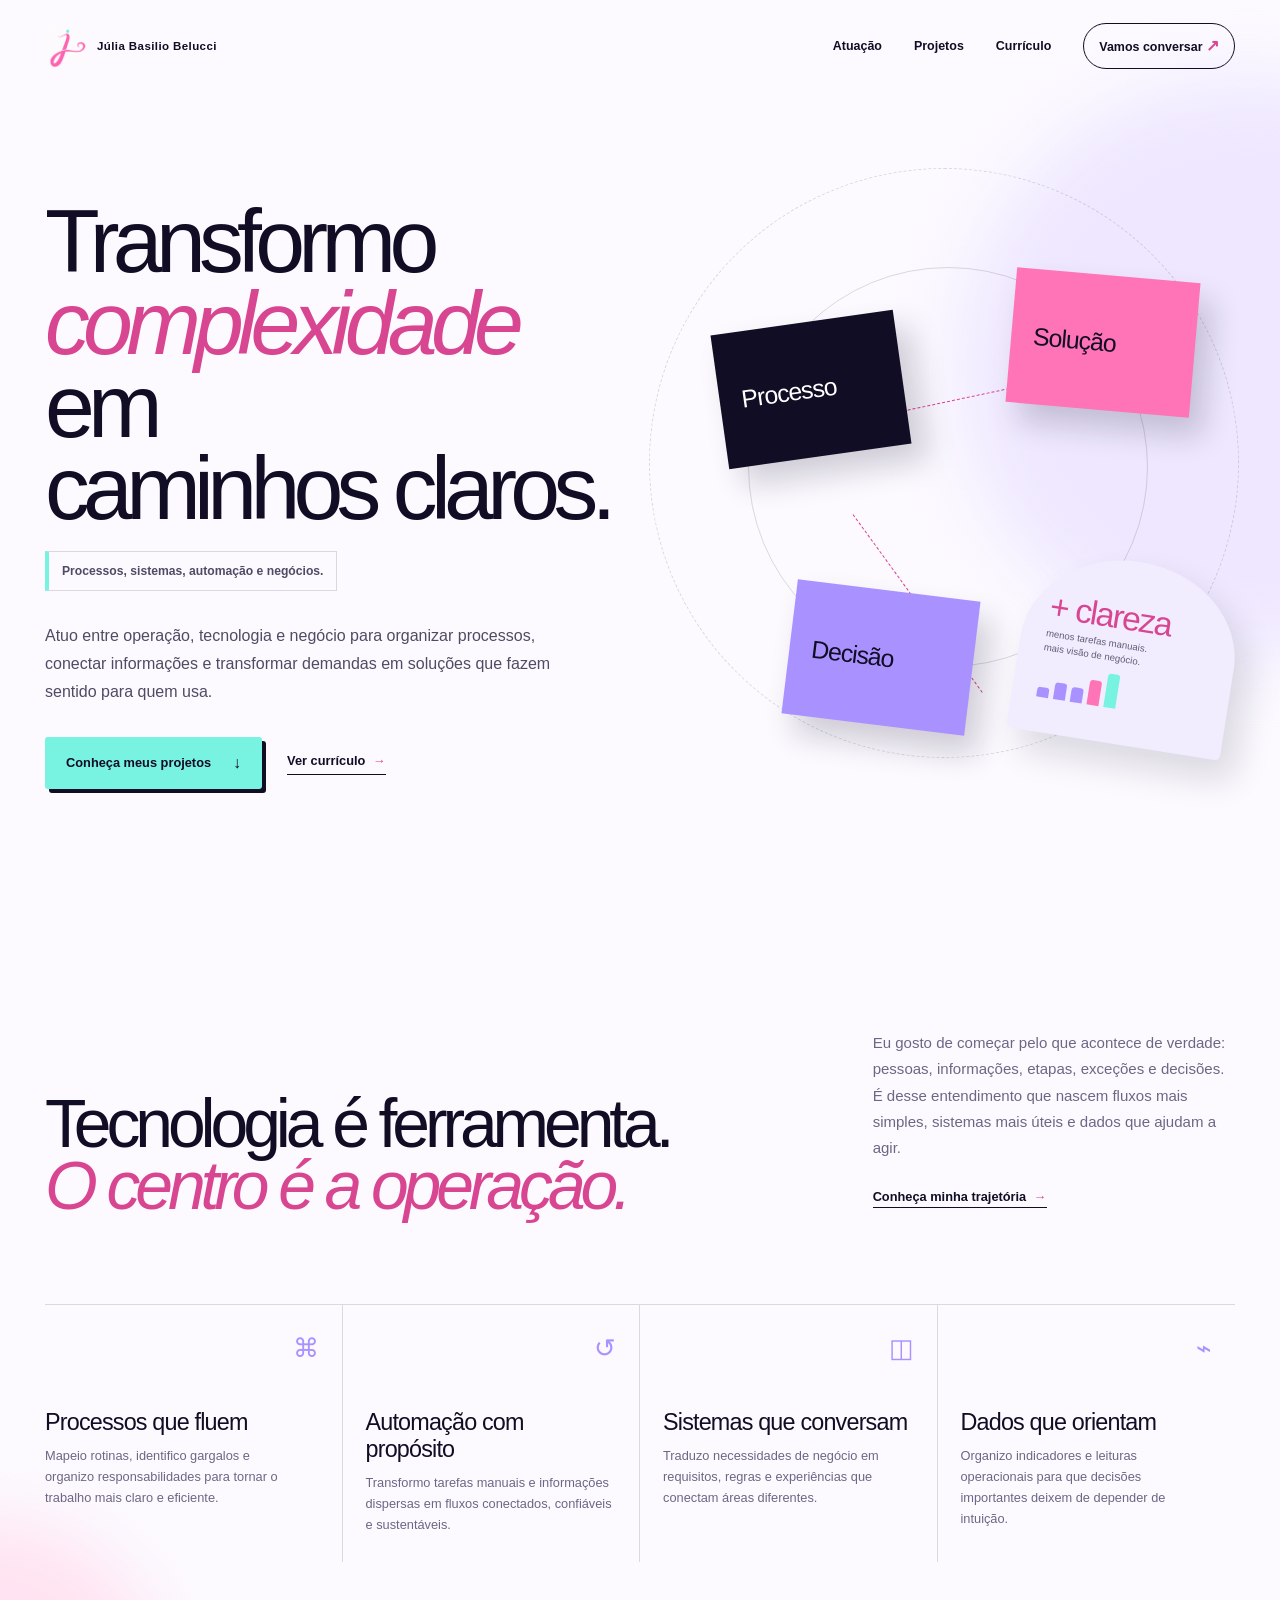
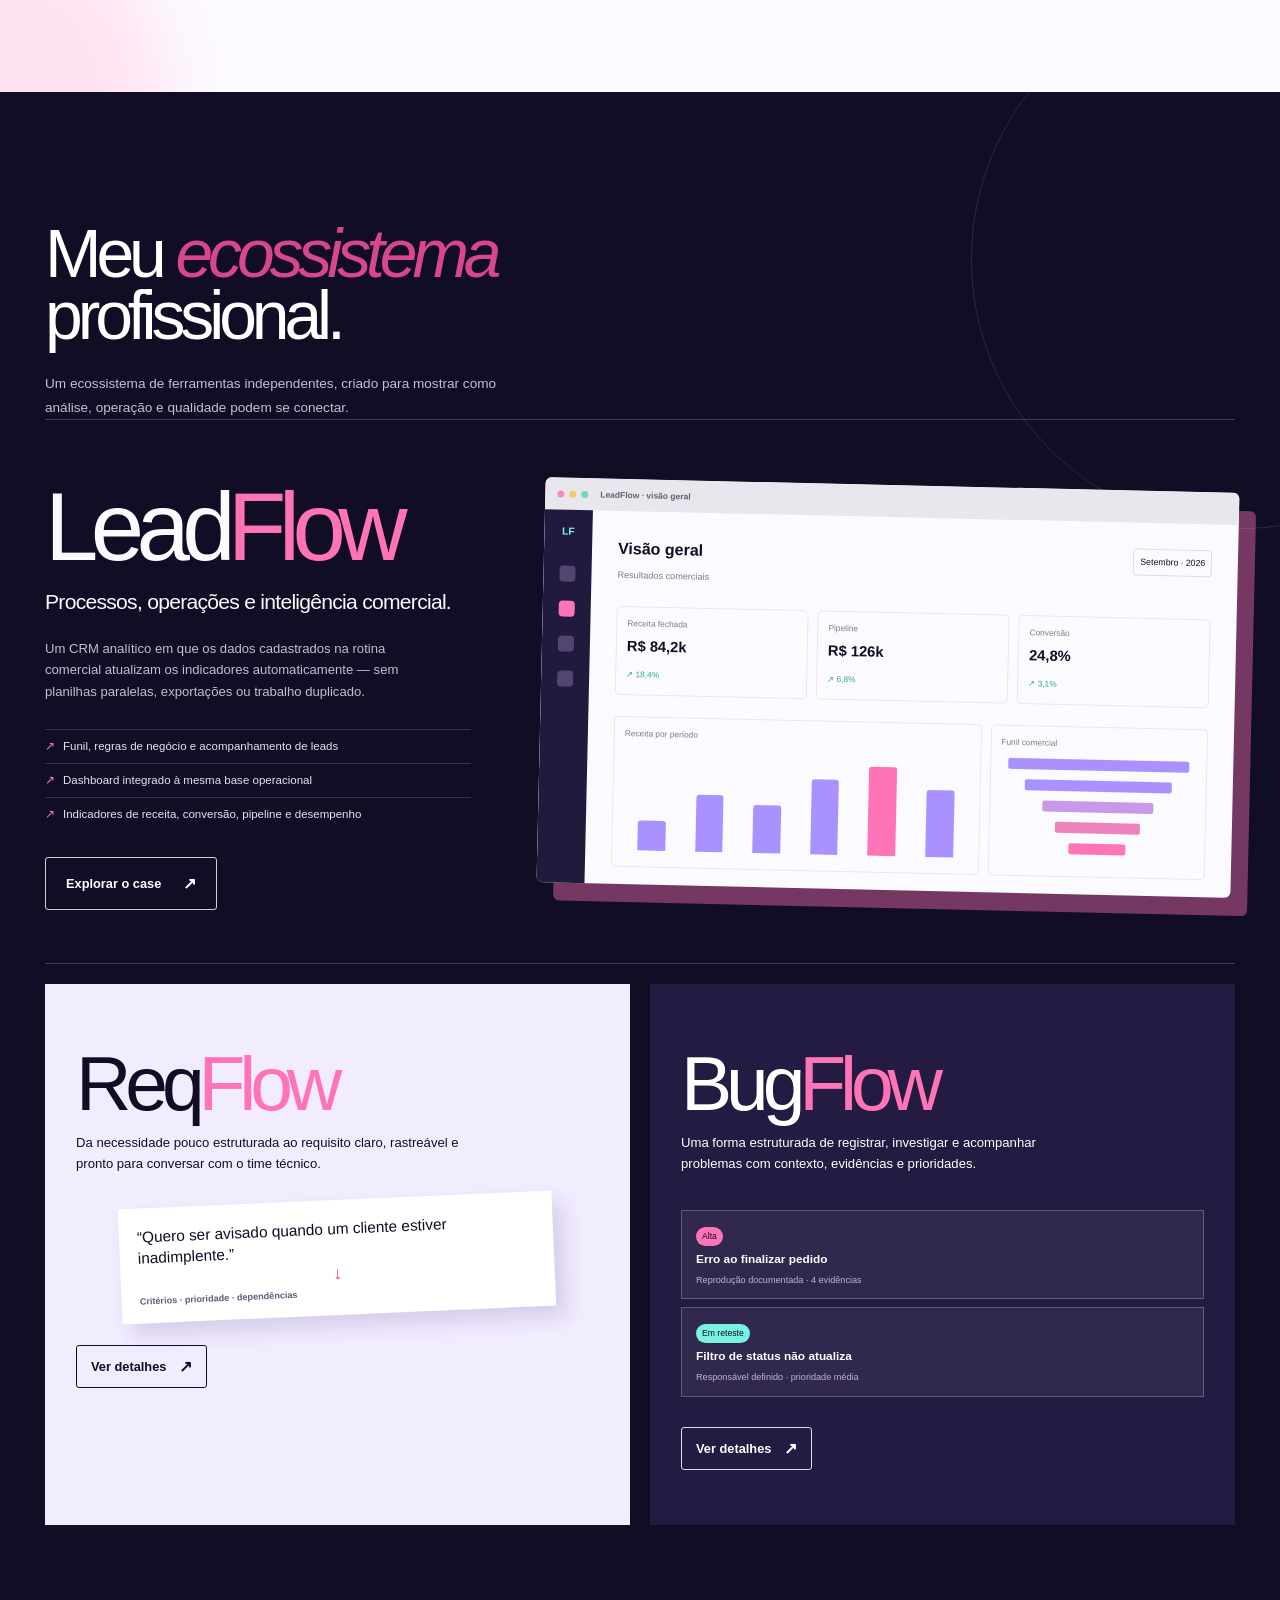
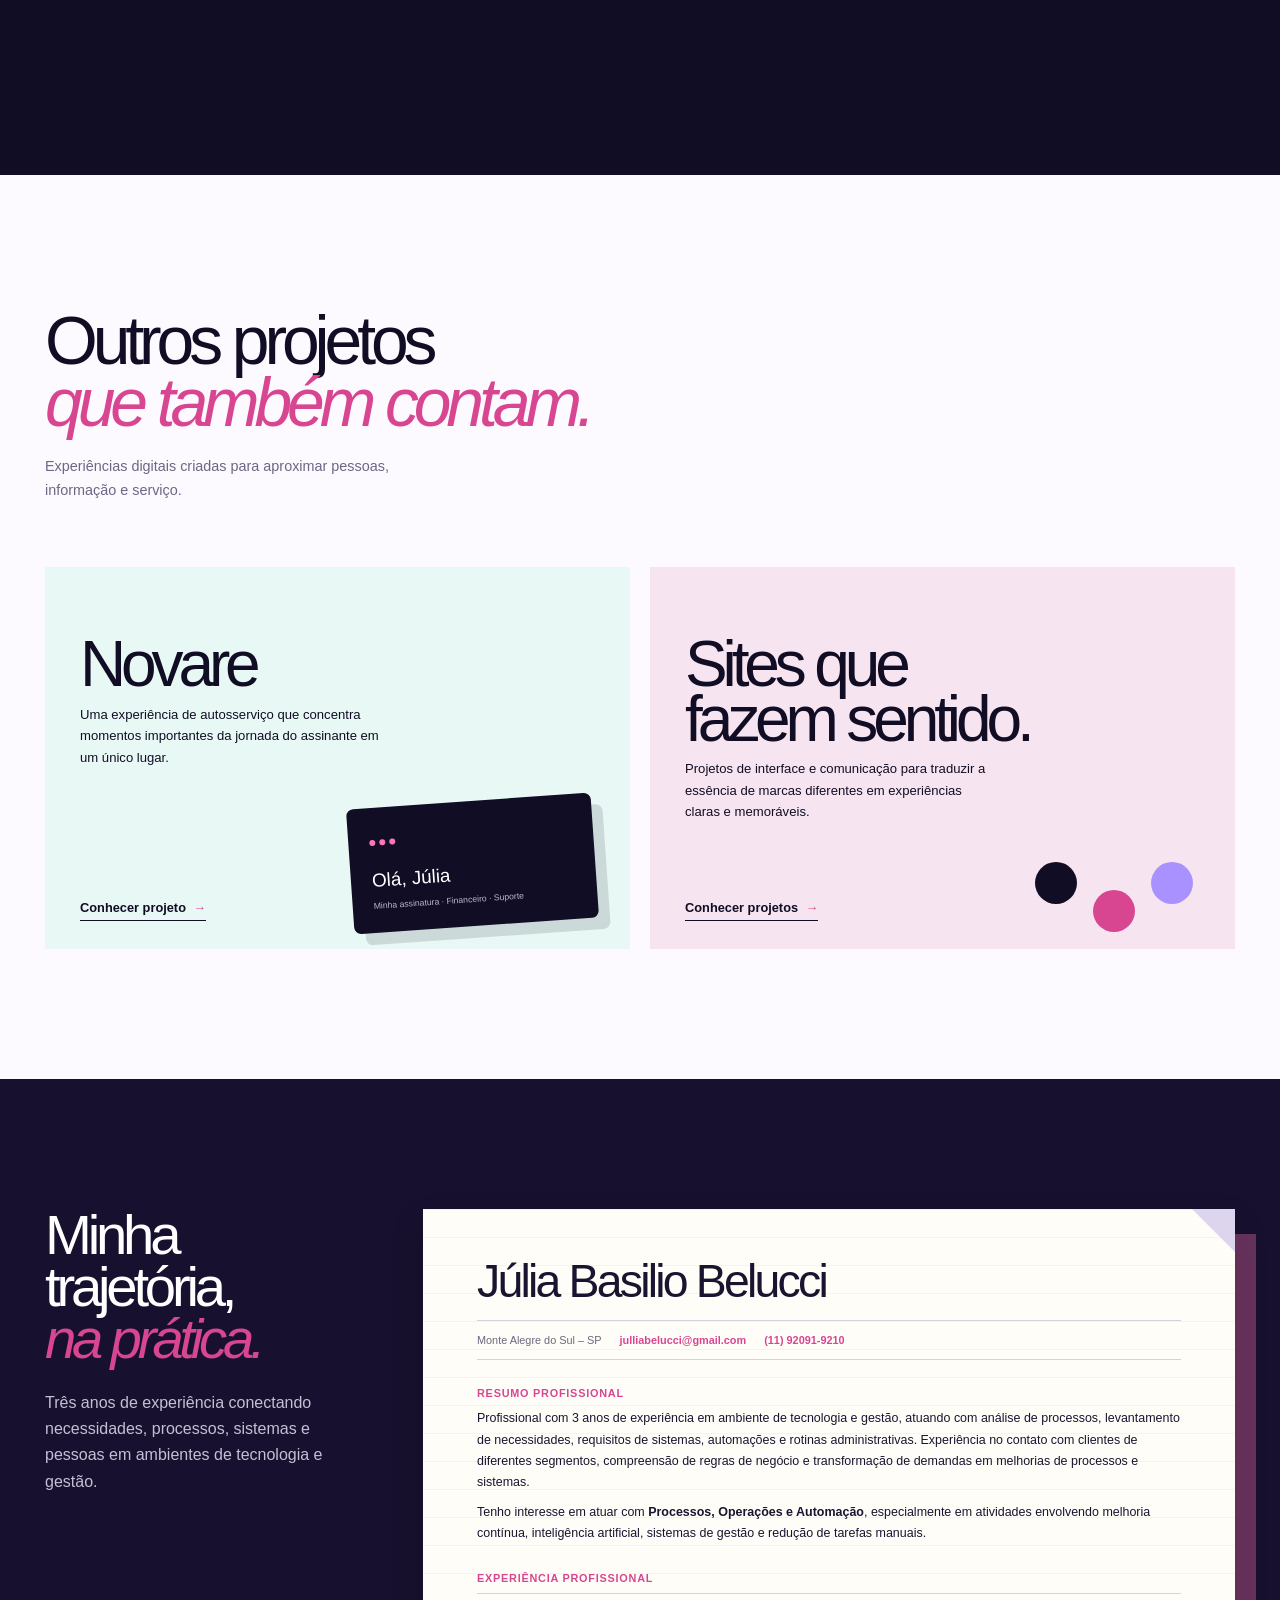
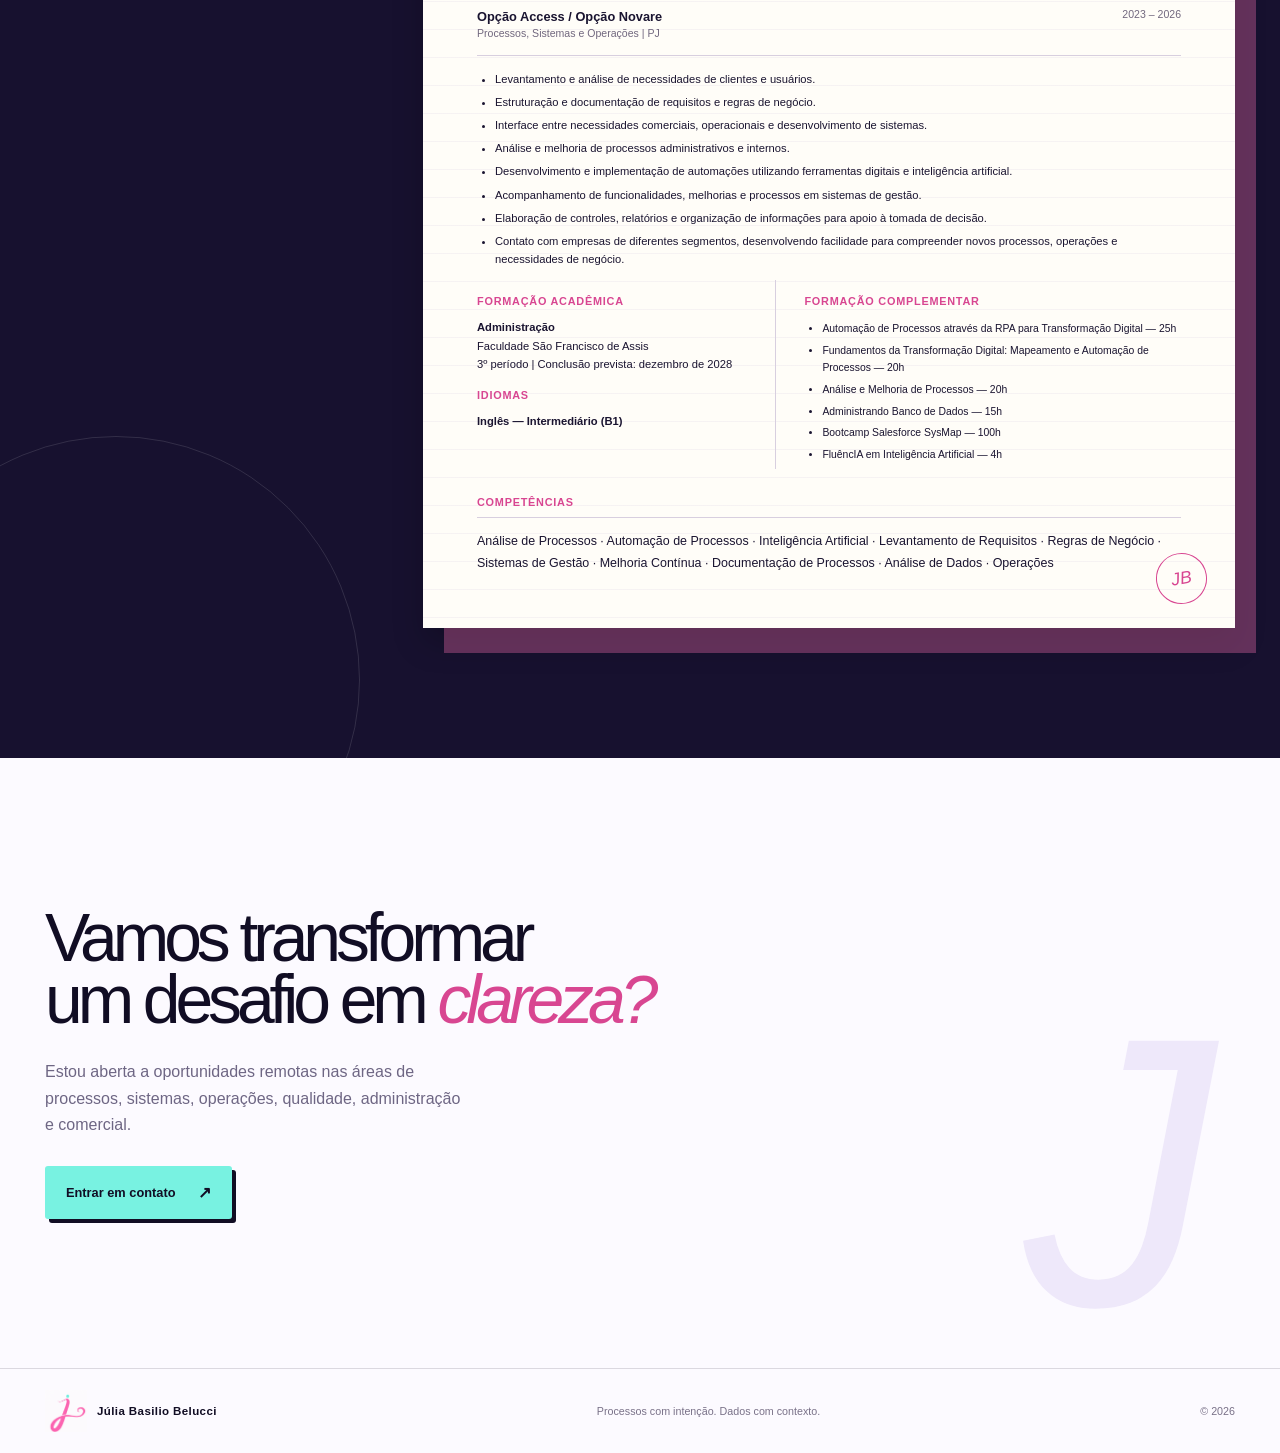
==== index.html @ 70aa1cfa "Publica portfólio profissional" ====
<!doctype html>
<html lang="pt-BR"><head><meta charset="UTF-8" /><meta name="viewport" content="width=device-width, initial-scale=1.0" /><meta name="description" content="Portfólio de Júlia Basilio Belucci — processos, sistemas, operações, dados e automação." /><title>Júlia Basilio Belucci — Processos & Sistemas</title><link rel="icon" type="image/svg+xml" href="logo.svg" /><link rel="stylesheet" href="styles.css" /><link rel="stylesheet" href="refinements.css" /></head>
<body><div class="ambient ambient-one" aria-hidden="true"></div><div class="ambient ambient-two" aria-hidden="true"></div><header class="site-header"><a class="brand" href="#inicio" aria-label="Voltar ao início"><img src="logo.svg" alt="" /><span>Júlia Basilio Belucci</span></a><button class="menu-button" type="button" aria-label="Abrir menu" aria-expanded="false">Menu</button><nav class="main-nav" aria-label="Navegação principal"><a href="#atuacao">Atuação</a><a href="#ecossistema">Projetos</a><a href="#curriculo">Currículo</a><a href="#contato" class="nav-cta">Vamos conversar <span>↗</span></a></nav></header>
<main>
<section class="hero" id="inicio"><div class="hero-copy reveal"><h1>Transformo<br /><em>complexidade</em> em<br />caminhos claros.</h1><p class="hero-focus">Processos, sistemas, automação e negócios.</p><p class="hero-description">Atuo entre operação, tecnologia e negócio para organizar processos, conectar informações e transformar demandas em soluções que fazem sentido para quem usa.</p><div class="hero-actions"><a class="button button-primary" href="#ecossistema">Conheça meus projetos <span>↓</span></a><a class="text-link" href="#curriculo">Ver currículo <span>→</span></a></div></div><div class="hero-visual reveal" aria-label="Processos conectados a indicadores"><div class="visual-ring ring-one"></div><div class="visual-ring ring-two"></div><div class="process-node node-one"><b>Processo</b></div><div class="process-node node-two"><b>Solução</b></div><div class="process-node node-three"><b>Decisão</b></div><div class="node-line line-a"></div><div class="node-line line-b"></div><div class="result-card"><strong>+ clareza</strong><p>menos tarefas manuais.<br />mais visão de negócio.</p><div class="result-bars"><i></i><i></i><i></i><i></i><i></i></div></div></div></section>
<section class="introduction section-shell" id="atuacao"><div class="intro-grid"><h2 class="reveal">Tecnologia é ferramenta.<br /><em>O centro é a operação.</em></h2><div class="intro-copy reveal"><p>Eu gosto de começar pelo que acontece de verdade: pessoas, informações, etapas, exceções e decisões. É desse entendimento que nascem fluxos mais simples, sistemas mais úteis e dados que ajudam a agir.</p><a class="text-link" href="#curriculo">Conheça minha trajetória <span>→</span></a></div></div><div class="skills-grid"><article class="skill-card reveal"><span class="card-mark">⌘</span><h3>Processos que fluem</h3><p>Mapeio rotinas, identifico gargalos e organizo responsabilidades para tornar o trabalho mais claro e eficiente.</p></article><article class="skill-card reveal"><span class="card-mark">↺</span><h3>Automação com propósito</h3><p>Transformo tarefas manuais e informações dispersas em fluxos conectados, confiáveis e sustentáveis.</p></article><article class="skill-card reveal"><span class="card-mark">◫</span><h3>Sistemas que conversam</h3><p>Traduzo necessidades de negócio em requisitos, regras e experiências que conectam áreas diferentes.</p></article><article class="skill-card reveal"><span class="card-mark">⌁</span><h3>Dados que orientam</h3><p>Organizo indicadores e leituras operacionais para que decisões importantes deixem de depender de intuição.</p></article></div></section>
<section class="ecosystem" id="ecossistema"><div class="section-shell"><div class="ecosystem-intro reveal"><h2>Meu <em>ecossistema</em><br />profissional.</h2><p>Um ecossistema de ferramentas independentes, criado para mostrar como análise, operação e qualidade podem se conectar.</p></div><article class="project project-leadflow reveal"><div class="project-copy"><h3>Lead<span>Flow</span></h3><p class="project-subtitle">Processos, operações e inteligência comercial.</p><p>Um CRM analítico em que os dados cadastrados na rotina comercial atualizam os indicadores automaticamente — sem planilhas paralelas, exportações ou trabalho duplicado.</p><ul><li>Funil, regras de negócio e acompanhamento de leads</li><li>Dashboard integrado à mesma base operacional</li><li>Indicadores de receita, conversão, pipeline e desempenho</li></ul><a class="button button-light" href="projetos/leadflow.html">Explorar o case <span>↗</span></a></div><div class="project-art leadflow-art" aria-label="Demonstração visual do dashboard LeadFlow"><div class="browser-top"><i></i><i></i><i></i><b>LeadFlow · visão geral</b></div><div class="dashboard"><aside><strong>LF</strong><em></em><em class="active"></em><em></em><em></em></aside><div class="dash-main"><div class="dash-title"><div><b>Visão geral</b><small>Resultados comerciais</small></div><span>Setembro · 2026</span></div><div class="metrics"><div><small>Receita fechada</small><b>R$ 84,2k</b><em>↗ 18,4%</em></div><div><small>Pipeline</small><b>R$ 126k</b><em>↗ 6,8%</em></div><div><small>Conversão</small><b>24,8%</b><em>↗ 3,1%</em></div></div><div class="chart-area"><div><small>Receita por período</small><span class="bars"><i></i><i></i><i></i><i></i><i></i><i></i></span></div><div class="funnel"><small>Funil comercial</small><i></i><i></i><i></i><i></i><i></i></div></div></div></div></div></article><div class="secondary-projects"><article class="project compact-project reqflow reveal"><h3>Req<span>Flow</span></h3><p>Da necessidade pouco estruturada ao requisito claro, rastreável e pronto para conversar com o time técnico.</p><div class="req-visual"><b>“Quero ser avisado quando um cliente estiver inadimplente.”</b><i>↓</i><strong>Critérios · prioridade · dependências</strong></div><a class="button button-small" href="projetos/reqflow.html">Ver detalhes <span>↗</span></a></article><article class="project compact-project bugflow reveal"><h3>Bug<span>Flow</span></h3><p>Uma forma estruturada de registrar, investigar e acompanhar problemas com contexto, evidências e prioridades.</p><div class="bug-visual"><div><span>Alta</span><b>Erro ao finalizar pedido</b><small>Reprodução documentada · 4 evidências</small></div><div><span>Em reteste</span><b>Filtro de status não atualiza</b><small>Responsável definido · prioridade média</small></div></div><a class="button button-small button-dark" href="projetos/bugflow.html">Ver detalhes <span>↗</span></a></article></div></div></section>
<section class="additional-work section-shell"><div class="additional-heading reveal"><h2>Outros projetos<br /><em>que também contam.</em></h2><p>Experiências digitais criadas para aproximar pessoas, informação e serviço.</p></div><div class="additional-grid"><article class="additional-card card-novare reveal"><h3>Novare</h3><p>Uma experiência de autosserviço que concentra momentos importantes da jornada do assinante em um único lugar.</p><div class="mini-interface"><i></i><i></i><i></i><b>Olá, Júlia</b><small>Minha assinatura · Financeiro · Suporte</small></div><a class="text-link card-link" href="projetos/novare.html">Conhecer projeto <span>→</span></a></article><article class="additional-card sites-card reveal"><h3>Sites que<br />fazem sentido.</h3><p>Projetos de interface e comunicação para traduzir a essência de marcas diferentes em experiências claras e memoráveis.</p><div class="site-dots"><i></i><i></i><i></i></div><a class="text-link card-link" href="projetos/sites.html">Conhecer projetos <span>→</span></a></article></div></section>
<section class="resume-section" id="curriculo"><div class="section-shell resume-full-layout"><div class="resume-intro reveal"><h2>Meu currículo,<br /><em>por inteiro.</em></h2><p>Três anos de experiência conectando necessidades, processos, sistemas e pessoas em ambientes de tecnologia e gestão.</p></div><article class="paper resume-full reveal"><div class="paper-fold"></div><div class="paper-stamp">JB</div><h3>Júlia Basilio Belucci</h3><div class="contact-row"><span>Monte Alegre do Sul – SP</span><a href="https://mail.google.com/mail/?view=cm&amp;fs=1&amp;to=julliabelucci@gmail.com" target="_blank" rel="noopener">julliabelucci@gmail.com ↗</a><a href="https://wa.me/5511920919210" target="_blank" rel="noopener">(11) 92091-9210 ↗</a></div><h4>Resumo profissional</h4><p>Profissional com 3 anos de experiência em ambiente de tecnologia e gestão, atuando com análise de processos, levantamento de necessidades, requisitos de sistemas, automações e rotinas administrativas. Experiência no contato com clientes de diferentes segmentos, compreensão de regras de negócio e transformação de demandas em melhorias de processos e sistemas.</p><p>Tenho interesse em atuar com <strong>Processos, Operações e Automação</strong>, especialmente em atividades envolvendo melhoria contínua, inteligência artificial, sistemas de gestão e redução de tarefas manuais.</p><h4>Experiência profissional</h4><div class="resume-job"><div><b>Opção Access / Opção Novare</b><span>Processos, Sistemas e Operações | PJ</span></div><time>2023 – 2026</time></div><ul class="resume-list"><li>Levantamento e análise de necessidades de clientes e usuários.</li><li>Estruturação e documentação de requisitos e regras de negócio.</li><li>Interface entre necessidades comerciais, operacionais e desenvolvimento de sistemas.</li><li>Análise e melhoria de processos administrativos e internos.</li><li>Desenvolvimento e implementação de automações utilizando ferramentas digitais e inteligência artificial.</li><li>Acompanhamento de funcionalidades, melhorias e processos em sistemas de gestão.</li><li>Elaboração de controles, relatórios e organização de informações para apoio à tomada de decisão.</li><li>Contato com empresas de diferentes segmentos, desenvolvendo facilidade para compreender novos processos, operações e necessidades de negócio.</li></ul><div class="resume-two-columns"><div><h4>Formação acadêmica</h4><p><strong>Administração</strong><br />Faculdade São Francisco de Assis<br />3º período | Conclusão prevista: dezembro de 2028</p><h4>Idiomas</h4><p><strong>Inglês — Intermediário (B1)</strong></p></div><div><h4>Formação complementar</h4><ul class="resume-list compact"><li>Automação de Processos através da RPA para Transformação Digital — 25h</li><li>Fundamentos da Transformação Digital: Mapeamento e Automação de Processos — 20h</li><li>Análise e Melhoria de Processos — 20h</li><li>Administrando Banco de Dados — 15h</li><li>Bootcamp Salesforce SysMap — 100h</li><li>FluêncIA em Inteligência Artificial — 4h</li></ul></div></div><h4>Competências</h4><p class="competencies">Análise de Processos · Automação de Processos · Inteligência Artificial · Levantamento de Requisitos · Regras de Negócio · Sistemas de Gestão · Melhoria Contínua · Documentação de Processos · Análise de Dados · Operações</p></article></div></section>
<section class="closing section-shell" id="contato"><h2 class="reveal">Vamos transformar<br />um desafio em <em>clareza?</em></h2><p class="closing-copy reveal">Estou aberta a oportunidades remotas nas áreas de processos, sistemas, operações, qualidade, administração e comercial.</p><a class="button button-primary reveal" href="mailto:julliabelucci@gmail.com">Entrar em contato <span>↗</span></a></section></main><footer><a class="brand" href="#inicio"><img src="logo.svg" alt="" /><span>Júlia Basilio Belucci</span></a><span>Processos com intenção. Dados com contexto.</span><span>© <span id="year"></span></span></footer><script src="script.js"></script></body></html>
---- styles.css ----
:root{--ink:#110d24;--ink2:#221743;--paper:#fcfaff;--lav:#eee8ff;--pink:#ff73b7;--deep-pink:#d84691;--mint:#78f2e1;--lilac:#a992ff;--muted:#6e6684;--line:rgba(17,13,36,.14);--font:'Century Gothic',CenturyGothic,AppleGothic,'URW Gothic L',Arial,sans-serif;--serif:Georgia,'Times New Roman',serif}*{box-sizing:border-box}html{scroll-behavior:smooth}body{margin:0;background:var(--paper);color:var(--ink);font-family:var(--font);font-size:16px;line-height:1.5;overflow-x:hidden}.ambient{position:absolute;z-index:-1;border-radius:50%;filter:blur(35px);pointer-events:none}.ambient-one{width:45vw;height:45vw;right:-20vw;top:5rem;background:#eee7ff}.ambient-two{width:28vw;height:28vw;left:-15vw;top:95rem;background:#ffe2f1}.site-header{height:92px;max-width:1400px;padding:0 45px;margin:auto;display:flex;align-items:center;justify-content:space-between}.brand{color:var(--ink);font-size:.65rem;line-height:1.08;font-weight:800;letter-spacing:.06em;text-transform:uppercase;text-decoration:none;display:flex;align-items:center;gap:10px}.brand img{width:38px;height:38px}.main-nav{display:flex;align-items:center;gap:32px}.main-nav a{font-size:.78rem;font-weight:700;color:var(--ink);text-decoration:none}.main-nav .nav-cta{border:1px solid var(--ink);border-radius:99px;padding:10px 15px}.nav-cta span{color:var(--deep-pink);font-size:1rem}.menu-button{display:none;border:0;background:transparent;color:var(--ink);font:700 .8rem var(--font)}.hero{min-height:calc(100vh - 92px);max-width:1400px;padding:67px 45px 70px;margin:auto;display:grid;grid-template-columns:1.02fr .98fr;align-items:center;gap:65px}.opening-line{font-size:.68rem;letter-spacing:.13em;font-weight:bold;margin:0 0 20px;text-transform:uppercase}.opening-line span{display:inline-block;width:8px;height:8px;margin-right:7px;background:var(--mint);border-radius:50%;box-shadow:0 0 0 0 rgba(120,242,225,.7);animation:pulse 2s infinite}.hero h1,.introduction h2,.ecosystem h2,.additional-heading h2,.resume-intro h2,.closing h2{font:400 clamp(3.5rem,7vw,7.6rem)/.92 var(--serif);letter-spacing:-.075em;margin:0}.hero h1 em,.introduction h2 em,.ecosystem h2 em,.additional-heading h2 em,.resume-intro h2 em,.closing h2 em{font-style:italic;color:var(--deep-pink)}.hero-description{max-width:510px;margin:31px 0;color:#514a63;line-height:1.75;font-size:1rem}.hero-actions{display:flex;gap:25px;align-items:center}.button{border:1px solid transparent;border-radius:3px;text-decoration:none;cursor:pointer;font:700 .8rem var(--font);display:inline-flex;align-items:center;justify-content:center;gap:22px;padding:16px 20px;transition:transform .2s}.button:hover{transform:translateY(-3px)}.button-primary{background:var(--mint);color:var(--ink);box-shadow:4px 4px 0 var(--ink)}.button span{font-size:1rem}.text-link{color:var(--ink);font-size:.8rem;font-weight:bold;text-decoration:none;padding-bottom:3px;border-bottom:1px solid var(--ink)}.text-link span{color:var(--deep-pink);margin-left:4px}.hero-visual{height:525px;position:relative;isolation:isolate}.visual-ring{position:absolute;border:1px solid rgba(17,13,36,.14);border-radius:50%;z-index:-1}.ring-one{width:400px;height:400px;top:35px;left:64px}.ring-two{width:590px;height:590px;top:-64px;left:-35px;border-style:dashed;animation:spin 42s linear infinite}.process-node{width:184px;height:135px;position:absolute;padding:22px;background:var(--ink);box-shadow:14px 18px 30px rgba(17,13,36,.19);display:flex;flex-direction:column;justify-content:center;transition:transform .4s}.process-node small{font-size:.53rem;letter-spacing:.14em;color:var(--mint);font-weight:bold}.process-node b{color:white;font:400 1.55rem var(--serif);letter-spacing:-.04em}.process-node i{position:absolute;right:13px;bottom:11px;color:#8f85a8;font-size:.55rem;font-style:normal}.node-one{left:35px;top:90px;transform:rotate(-8deg);animation:float1 6s ease-in-out infinite}.node-two{right:40px;top:43px;background:var(--pink);transform:rotate(5deg);animation:float2 7s ease-in-out infinite}.node-two small{color:var(--ink)}.node-two b{color:var(--ink)}.node-two i{color:#9c3671}.node-three{left:105px;bottom:32px;background:var(--lilac);transform:rotate(7deg);animation:float3 5s ease-in-out infinite}.node-three small,.node-three b{color:var(--ink)}.node-three i{color:#594ba6}.node-line{position:absolute;z-index:-1;width:220px;border-top:1px dashed var(--deep-pink);transform-origin:left}.line-a{left:189px;top:185px;transform:rotate(-12deg)}.line-b{left:169px;top:282px;transform:rotate(54deg)}.result-card{position:absolute;right:0;bottom:12px;width:216px;height:184px;border-radius:50% 50% 5px 5px;background:#f1edff;box-shadow:15px 18px 35px rgba(17,13,36,.14);padding:39px 25px 18px;transform:rotate(9deg);animation:float2 6s ease-in-out infinite}.result-card span{display:block;font-size:.5rem;letter-spacing:.1em;color:#665d7d;font-weight:bold}.result-card strong{display:block;font:400 2.1rem var(--serif);color:var(--deep-pink);letter-spacing:-.05em}.result-card p{margin:1px 0;color:#645c76;font-size:.6rem}.result-bars{height:34px;display:flex;align-items:end;gap:5px;margin-top:8px}.result-bars i{width:12px;background:var(--lilac);border-radius:3px 3px 0 0}.result-bars i:nth-child(1){height:28%}.result-bars i:nth-child(2){height:49%}.result-bars i:nth-child(3){height:43%}.result-bars i:nth-child(4){height:72%;background:var(--pink)}.result-bars i:nth-child(5){height:100%;background:var(--mint)}.section-shell{max-width:1400px;margin:auto;padding:130px 45px}.intro-grid{display:grid;grid-template-columns:1.35fr .65fr;align-items:end;gap:75px}.introduction h2,.ecosystem h2,.additional-heading h2,.resume-intro h2,.closing h2{font-size:clamp(3rem,5.3vw,5.7rem)}.intro-copy{padding-bottom:10px}.intro-copy p{margin:0 0 22px;line-height:1.75;color:var(--muted);font-size:.94rem}.skills-grid{display:grid;grid-template-columns:repeat(4,1fr);border-top:1px solid var(--line);margin-top:86px}.skill-card{min-height:257px;padding:24px 23px;border-right:1px solid var(--line)}.skill-card:first-child{padding-left:0}.skill-card:last-child{border-right:0}.card-mark{float:right;color:var(--lilac);font-size:1.65rem}.skill-card h3{font:400 1.46rem var(--serif);letter-spacing:-.035em;margin:80px 0 9px}.skill-card p{max-width:250px;color:var(--muted);font-size:.8rem;line-height:1.65;margin:0}.ecosystem{background:var(--ink);color:var(--paper);padding:1px 0 120px;overflow:hidden;position:relative}.ecosystem:after{content:'';position:absolute;width:42vw;height:42vw;right:-18vw;top:-8vw;border:1px solid rgba(255,255,255,.11);border-radius:50%;pointer-events:none}.ecosystem-intro{display:grid;grid-template-columns:.7fr 1.3fr;gap:70px;align-items:end}.ecosystem-intro p{max-width:280px;color:#c6bfd2;font-size:.85rem;line-height:1.7;margin:0}.ecosystem h2{color:white}.ecosystem-path{display:flex;align-items:center;gap:13px;color:var(--mint);font-size:.58rem;letter-spacing:.16em;font-weight:bold;margin:64px 0 32px}.ecosystem-path i{height:1px;width:65px;background:rgba(255,255,255,.36);position:relative}.ecosystem-path i:after{content:'›';position:absolute;right:-1px;top:-10px;color:var(--pink);font-size:1.2rem}.project{position:relative}.project-leadflow{display:grid;grid-template-columns:.76fr 1.24fr;align-items:center;gap:70px;border-top:1px solid rgba(255,255,255,.18);border-bottom:1px solid rgba(255,255,255,.18);padding:44px 0 53px}.project-number,.compact-head{font-size:.6rem;letter-spacing:.12em;color:var(--mint);font-weight:bold}.project-copy h3,.compact-project h3,.additional-card h3{font:400 clamp(4.4rem,7.5vw,7.4rem)/.85 var(--serif);letter-spacing:-.08em;margin:22px 0}.project-copy h3 span,.compact-project h3 span{color:var(--pink)}.project-subtitle{font:400 1.32rem/1.25 var(--serif);letter-spacing:-.035em;margin:0 0 22px}.project-copy>p:not(.project-subtitle){color:#c4bed0;line-height:1.65;font-size:.82rem;max-width:360px}.project-copy ul{list-style:none;padding:0;margin:26px 0 0}.project-copy li{font-size:.72rem;color:#e7e2ee;padding:8px 0;border-top:1px solid rgba(255,255,255,.15)}.project-copy li:before{content:'↗';color:var(--pink);margin-right:8px}.project-art{height:405px;background:#fafaff;color:var(--ink);box-shadow:17px 18px 0 rgba(255,115,183,.42);border-radius:6px;overflow:hidden;transform:rotate(1.3deg)}.browser-top{height:32px;background:#e9e7ee;display:flex;gap:5px;align-items:center;padding:0 12px;color:#655d72;font-size:.53rem}.browser-top i{width:7px;height:7px;border-radius:50%;background:#f78bbb}.browser-top i:nth-child(2){background:#f1ca6d}.browser-top i:nth-child(3){background:#77d7bd}.browser-top b{margin-left:7px;font-weight:600}.dashboard{height:373px;display:grid;grid-template-columns:48px 1fr}.dashboard aside{background:#211a3d;display:flex;flex-direction:column;align-items:center;padding-top:14px;gap:19px}.dashboard aside strong{color:var(--mint);font-size:.65rem;margin-bottom:7px}.dashboard aside em{width:16px;height:16px;background:#51466f;border-radius:4px}.dashboard aside em.active{background:var(--pink)}.dash-main{padding:26px}.dash-title{display:flex;justify-content:space-between;align-items:start}.dash-title b{display:block;font-size:1rem}.dash-title small{font-size:.57rem;color:#817a8d}.dash-title>span{font-size:.55rem;border:1px solid #e0dce6;border-radius:4px;padding:6px}.metrics{display:grid;grid-template-columns:repeat(3,1fr);gap:9px;margin:21px 0}.metrics>div{padding:10px;border:1px solid #e9e6ed;border-radius:5px}.metrics small,.chart-area small{display:block;font-size:.52rem;color:#817a8e}.metrics b{display:block;font-size:.92rem;margin:6px 0 2px}.metrics em{font-size:.52rem;color:#2baa8f;font-style:normal}.chart-area{display:grid;grid-template-columns:1.35fr .8fr;gap:9px}.chart-area>div{height:151px;padding:10px;border:1px solid #e9e6ed;border-radius:5px}.bars{height:111px;display:flex;align-items:end;justify-content:space-around;padding-top:11px}.bars i{height:30%;width:8%;border-radius:3px 3px 0 0;background:var(--lilac)}.bars i:nth-child(2){height:57%}.bars i:nth-child(3){height:48%}.bars i:nth-child(4){height:75%}.bars i:nth-child(5){height:89%;background:var(--pink)}.bars i:nth-child(6){height:67%}.funnel i{display:block;height:11px;background:var(--lilac);border-radius:2px;margin:10px auto 0}.funnel i:nth-child(2){width:92%}.funnel i:nth-child(3){width:75%}.funnel i:nth-child(4){width:57%;background:#c899eb}.funnel i:nth-child(5){width:43%;background:#ed83bd}.funnel i:nth-child(6){width:29%;background:var(--pink)}.secondary-projects{display:grid;grid-template-columns:1fr 1fr;gap:20px;margin-top:20px}.compact-project{min-height:445px;padding:31px;overflow:hidden}.reqflow{background:#f2ecff;color:var(--ink)}.bugflow{background:#241b42;color:white}.compact-head{display:flex;justify-content:space-between}.compact-head span:last-child{color:inherit;opacity:.57}.compact-project h3{font-size:clamp(3.8rem,6vw,6rem);margin:36px 0 15px}.compact-project>p{font-size:.82rem;line-height:1.65;max-width:410px;margin:0}.project-tags{display:flex;gap:7px;flex-wrap:wrap;margin:20px 0}.project-tags span{border:1px solid currentColor;border-radius:99px;padding:5px 8px;font-size:.57rem}.req-visual{background:white;box-shadow:10px 12px 20px rgba(51,35,107,.15);padding:14px 18px;width:83%;margin:25px auto 0;transform:rotate(-2.5deg);display:flex;flex-direction:column;align-items:start}.req-visual small{font-size:.52rem;color:var(--deep-pink);font-weight:bold;letter-spacing:.1em}.req-visual b{font:400 .96rem/1.35 var(--serif);margin-top:5px}.req-visual i{align-self:center;color:var(--deep-pink);font-style:normal;font-size:1.1rem}.req-visual strong{font-size:.57rem;color:#615979}.bug-visual{margin-top:27px}.bug-visual div{border:1px solid rgba(255,255,255,.24);padding:11px 14px;margin-top:8px;background:rgba(255,255,255,.06)}.bug-visual span{display:inline-block;font-size:.54rem;background:var(--pink);color:var(--ink);border-radius:99px;padding:3px 6px}.bug-visual div+div span{background:var(--mint)}.bug-visual b,.bug-visual small{display:block}.bug-visual b{font-size:.74rem;margin:5px 0}.bug-visual small{font-size:.57rem;color:#beb4d1}.additional-work{padding-top:135px}.additional-heading{display:flex;justify-content:space-between;align-items:end}.additional-heading p{width:285px;color:var(--muted);font-size:.9rem;line-height:1.65;margin:0}.additional-grid{display:grid;grid-template-columns:1fr 1fr;gap:20px;margin-top:65px}.additional-card{min-height:382px;padding:35px;position:relative;overflow:hidden}.additional-card>span{font-size:.62rem;letter-spacing:.1em;text-transform:uppercase;font-weight:bold}.additional-card h3{font-size:clamp(3rem,5vw,5.2rem);margin:35px 0 12px}.additional-card p{max-width:310px;font-size:.82rem;line-height:1.65;margin:0}.card-novare{background:#e8f8f5}.card-novare>span{color:#368d7d}.sites-card{background:#f6e5f0}.sites-card>span{color:var(--deep-pink)}.mini-interface{position:absolute;right:35px;bottom:23px;width:245px;height:125px;background:var(--ink);color:white;border-radius:7px;padding:21px;box-shadow:11px 12px 0 rgba(17,13,36,.13);transform:rotate(-4deg)}.mini-interface i{display:inline-block;width:6px;height:6px;border-radius:50%;background:var(--pink);margin-right:4px}.mini-interface b{display:block;font:400 1.18rem var(--serif);margin-top:17px}.mini-interface small{font-size:.54rem;color:#bdb4ce}.site-dots{display:flex;gap:16px;position:absolute;right:42px;bottom:45px}.site-dots i{width:42px;height:42px;border-radius:50%;background:var(--ink);position:relative}.site-dots i:nth-child(2){background:var(--deep-pink);transform:translateY(28px)}.site-dots i:nth-child(3){background:var(--lilac)}.resume-section{background:#17112f;color:white;overflow:hidden;position:relative}.resume-section:after{content:'';position:absolute;left:-10vw;bottom:-13vw;width:38vw;height:38vw;border:1px solid rgba(255,255,255,.12);border-radius:50%}.resume-layout{display:grid;grid-template-columns:.72fr 1.28fr;gap:80px;align-items:center}.resume-intro h2{font-size:clamp(3rem,5.1vw,5.5rem)}.resume-intro>p{max-width:320px;line-height:1.65;color:#c6bfd4;margin:25px 0}.resume-tabs{display:flex;flex-wrap:wrap;gap:8px}.resume-tab{background:transparent;border:1px solid rgba(255,255,255,.4);border-radius:99px;color:white;padding:8px 11px;font:700 .67rem var(--font);cursor:pointer;transition:.25s}.resume-tab:hover,.resume-tab.active{background:var(--mint);border-color:var(--mint);color:var(--ink)}.paper{min-height:474px;background:#fffdf8;color:#1a1430;padding:49px 55px 37px;position:relative;box-shadow:21px 25px 0 rgba(255,115,183,.33),0 15px 30px rgba(0,0,0,.2);transform:rotate(2deg);transition:transform .35s;background-image:linear-gradient(rgba(129,104,182,.07) 1px,transparent 1px);background-size:100% 28px}.paper:hover{transform:rotate(.4deg) translateY(-5px)}.paper-fold{position:absolute;right:0;top:0;width:0;height:0;border-left:43px solid transparent;border-top:43px solid #ddd5ee}.paper-stamp{position:absolute;right:28px;bottom:24px;width:51px;height:51px;border:1px solid var(--deep-pink);color:var(--deep-pink);border-radius:50%;display:grid;place-items:center;font:italic 1.1rem var(--serif);transform:rotate(-10deg)}.paper-label{font-size:.58rem!important;letter-spacing:.13em;font-weight:bold;color:#726883;margin:0!important}.paper h3{font:400 2.85rem/.96 var(--serif);letter-spacing:-.06em;margin:17px 0}.paper-rule{height:2px;background:var(--ink);width:100%;margin:19px 0}.paper-lead{max-width:590px;font:400 1.18rem/1.43 var(--serif);letter-spacing:-.02em;margin:0}.paper-columns{display:grid;grid-template-columns:1fr 1fr;margin:31px 0 24px;gap:25px}.paper-columns div+div{border-left:1px solid #cfc6db;padding-left:25px}.paper-columns span{font-size:.56rem;font-weight:bold;letter-spacing:.12em;color:var(--deep-pink)}.paper-columns p{font-size:.7rem;line-height:1.75;margin:7px 0 0}.paper-foot{padding-top:15px;border-top:1px solid #d8cfdf;font-size:.68rem;line-height:1.55;max-width:630px;margin:0}.paper-change{animation:paperSwap .45s ease}.closing{min-height:610px;display:flex;flex-direction:column;justify-content:center;position:relative}.closing:after{content:'J';font:italic 24rem/.8 var(--serif);color:#eee8fa;position:absolute;right:5%;bottom:43px;z-index:-1}.closing-copy{max-width:420px;color:var(--muted);line-height:1.65;margin:28px 0}.closing .button{align-self:start}footer{max-width:1400px;margin:auto;padding:21px 45px;border-top:1px solid var(--line);display:flex;align-items:center;justify-content:space-between;color:#797188;font-size:.67rem}.reveal{opacity:0;transform:translateY(22px);transition:opacity .75s ease,transform .75s ease}.reveal.visible{opacity:1;transform:none}@keyframes pulse{70%{box-shadow:0 0 0 7px rgba(120,242,225,0)}}@keyframes spin{to{transform:rotate(360deg)}}@keyframes float1{50%{transform:translateY(-9px) rotate(-5deg)}}@keyframes float2{50%{transform:translateY(9px) rotate(3deg)}}@keyframes float3{50%{transform:translateY(-7px) rotate(10deg)}}@keyframes paperSwap{0%{opacity:.45;transform:rotate(2deg) translateY(8px)}100%{opacity:1;transform:rotate(2deg)}}
@media(max-width:850px){.site-header{height:72px;padding:0 20px}.brand img{width:34px;height:34px}.main-nav{display:none;position:absolute;z-index:8;right:20px;left:20px;top:62px;background:var(--paper);padding:18px;border:1px solid var(--line);box-shadow:0 16px 36px rgba(17,13,36,.15);flex-direction:column;align-items:stretch;gap:15px}.main-nav.open{display:flex}.main-nav .nav-cta{text-align:center}.menu-button{display:block}.hero{min-height:auto;display:block;padding:65px 20px 82px}.hero h1{font-size:clamp(3.55rem,16vw,5.2rem)}.hero-description{font-size:.92rem}.hero-actions{flex-wrap:wrap;gap:17px}.hero-visual{width:120%;transform:scale(.78);transform-origin:top left;height:395px;margin-top:41px}.section-shell{padding:85px 20px}.intro-grid,.ecosystem-intro,.resume-layout{grid-template-columns:1fr;gap:31px}.skills-grid{grid-template-columns:1fr;margin-top:55px}.skill-card,.skill-card:first-child{min-height:190px;padding:20px 0;border-right:0;border-bottom:1px solid var(--line)}.skill-card h3{margin-top:35px}.ecosystem{padding-bottom:85px}.ecosystem-path{margin:43px 0 24px}.ecosystem-path i{width:26px}.project-leadflow{display:flex;flex-direction:column;gap:36px;padding-top:33px}.project-art{order:-1;width:100%;height:290px}.dashboard{height:258px;grid-template-columns:35px 1fr}.dashboard aside{gap:13px}.dashboard aside em{width:13px;height:13px}.dash-main{padding:14px}.metrics{margin:14px 0;gap:5px}.metrics>div{padding:6px}.metrics small,.chart-area small{font-size:.42rem}.metrics b{font-size:.65rem;margin:3px 0}.metrics em{font-size:.4rem}.chart-area>div{height:104px;padding:6px}.bars{height:70px}.funnel i{height:7px;margin-top:7px}.secondary-projects,.additional-grid{grid-template-columns:1fr}.compact-project{min-height:400px;padding:25px}.additional-work{padding-top:85px}.additional-heading{display:block}.additional-heading p{margin-top:20px}.additional-grid{margin-top:40px}.additional-card{min-height:345px;padding:25px}.mini-interface{right:22px}.resume-layout{gap:48px}.paper{padding:38px 28px 31px;min-height:498px;transform:rotate(1deg)}.paper h3{font-size:2.35rem}.paper-columns{gap:15px}.paper-columns div+div{padding-left:15px}.closing{min-height:535px}.closing:after{font-size:15rem;right:0}.closing h2{font-size:clamp(3.35rem,15vw,5rem)}footer{padding:20px;gap:15px;align-items:start;flex-direction:column}.reveal{transform:translateY(14px)}}
:root{--serif:'Century Gothic',CenturyGothic,AppleGothic,'URW Gothic L',Arial,sans-serif}

/* Refinamentos de conteúdo e interação */
.brand{font-size:.72rem;letter-spacing:.035em;text-transform:none;white-space:nowrap}.hero-focus{display:inline-block;margin:21px 0 0;padding:10px 13px;border:1px solid var(--line);border-left:4px solid var(--mint);color:#514a63;font-size:.76rem;font-weight:700}.ecosystem-intro{display:flex;flex-direction:column;gap:25px;align-items:flex-start}.ecosystem-intro p{max-width:460px}.ecosystem-intro h2{margin:0}.additional-heading{display:flex;flex-direction:column;align-items:flex-start;gap:20px}.additional-heading p{width:auto;max-width:390px;order:0}.additional-heading h2{order:1}.project-copy .button{margin-top:26px}.button-light{background:transparent;border-color:rgba(255,255,255,.8);color:white}.button-small{background:transparent;border-color:var(--ink);color:var(--ink);padding:11px 14px;gap:13px;margin-top:20px}.button-dark{color:white;border-color:rgba(255,255,255,.85)}.compact-project{display:flex;flex-direction:column}.compact-project .button{align-self:flex-start;margin-top:auto}.card-link{position:absolute;left:35px;bottom:28px}.additional-card{padding-bottom:75px}.resume-preview{min-height:535px}.paper-contact{color:#726883;font-size:.62rem;margin:3px 0 17px}.resume-excerpt{display:grid;grid-template-columns:1fr 1fr;gap:24px;margin:24px 0}.resume-excerpt div+div{border-left:1px solid #cfc6db;padding-left:24px}.resume-excerpt span{display:block;font-size:.54rem;letter-spacing:.1em;color:var(--deep-pink);font-weight:bold}.resume-excerpt b,.resume-excerpt small{display:block}.resume-excerpt b{font-size:.75rem;margin-top:7px}.resume-excerpt small{font-size:.59rem;color:#736981;margin-top:2px}.resume-excerpt p{font-size:.62rem;line-height:1.55;margin:8px 0 0}.resume-preview .paper-foot{font-size:.61rem}.project-art,.skill-card,.additional-card,.paper,.process-node,.result-card{transition:transform .28s ease,box-shadow .28s ease,filter .28s ease}@media(hover:hover){.hero-visual:hover .process-node,.hero-visual:hover .result-card{animation-play-state:paused}.process-node:hover{transform:translateY(-12px) rotate(0deg);z-index:2;box-shadow:22px 24px 36px rgba(17,13,36,.3)}.result-card:hover{transform:translateY(-12px) rotate(2deg);z-index:2;box-shadow:20px 22px 38px rgba(17,13,36,.22)}.skill-card:hover{transform:translateY(-9px);background:rgba(169,146,255,.1);box-shadow:0 16px 24px rgba(17,13,36,.08)}.project-leadflow:hover .project-art{transform:rotate(0deg) translateY(-7px);box-shadow:22px 25px 0 rgba(255,115,183,.45)}.compact-project:hover{transform:translateY(-8px);box-shadow:0 18px 30px rgba(0,0,0,.18)}.additional-card:hover{transform:translateY(-8px);box-shadow:0 18px 30px rgba(17,13,36,.13)}.additional-card:hover .mini-interface{transform:rotate(0) translateY(-8px)}.additional-card:hover .site-dots i{transform:translateY(-9px) scale(1.08)}.additional-card:hover .site-dots i:nth-child(2){transform:translateY(16px) scale(1.08)}.paper:hover{transform:rotate(.4deg) translateY(-9px);box-shadow:25px 29px 0 rgba(255,115,183,.33),0 20px 32px rgba(0,0,0,.22)}}
@media(max-width:850px){.brand{font-size:.6rem}.brand img{width:32px;height:32px}.ecosystem-intro{gap:18px}.project-copy .button{margin-bottom:5px}.additional-heading{gap:15px}.card-link{left:25px;bottom:25px}.resume-excerpt{grid-template-columns:1fr;gap:17px}.resume-excerpt div+div{border-left:0;border-top:1px solid #d8cfdf;padding:17px 0 0}.resume-preview{min-height:600px}.hero-focus{font-size:.67rem;margin-top:18px}.project-art{transition:none}}

.detail-header{max-width:1180px;margin:auto;padding:30px 45px;display:flex;justify-content:space-between;align-items:center}.back-link{font-size:.75rem;font-weight:bold;color:var(--ink);text-decoration:none}.detail-main{max-width:1180px;margin:auto;padding:80px 45px 130px}.detail-main h1{font:400 clamp(3.6rem,8vw,8rem)/.88 var(--serif);letter-spacing:-.08em;margin:0}.detail-main h1 em{font-style:italic;color:var(--deep-pink)}.detail-lead{max-width:660px;color:var(--muted);line-height:1.75;margin:30px 0 68px}.detail-grid{display:grid;grid-template-columns:1fr 1fr;gap:20px}.detail-panel{min-height:220px;padding:32px;background:#f0ebff;border:1px solid rgba(17,13,36,.09)}.detail-panel:nth-child(2){background:#e4f7f3}.detail-panel:nth-child(3){background:#f9e5f0}.detail-panel:nth-child(4){background:var(--ink);color:white}.detail-panel h2{font:400 1.65rem var(--serif);letter-spacing:-.04em;margin:0 0 12px}.detail-panel p,.detail-panel li{font-size:.8rem;line-height:1.65}.detail-panel ul{padding-left:18px;margin:0}.resume-page{background:#17112f}.resume-page .detail-header{color:white}.resume-page .back-link{color:white}.resume-document{max-width:880px;margin:0 auto;background:#fffdf8;color:var(--ink);padding:60px 70px;box-shadow:20px 24px 0 rgba(255,115,183,.3);background-image:linear-gradient(rgba(129,104,182,.06) 1px,transparent 1px);background-size:100% 30px}.resume-document h1{font:400 3rem/1 var(--serif);letter-spacing:-.06em;margin:0}.resume-document h2{font:400 1.5rem var(--serif);letter-spacing:-.04em;margin:38px 0 10px;padding-top:12px;border-top:1px solid #d8cfdf}.resume-document p,.resume-document li{font-size:.82rem;line-height:1.7}.resume-document .contact{color:var(--muted);font-size:.72rem}.resume-document .job-title{font-weight:bold;margin:0}.resume-document .job-date{font-size:.72rem;color:var(--muted);margin:3px 0 10px}.course-list{columns:2;gap:30px}.course-list li{break-inside:avoid;margin-bottom:8px}@media(max-width:850px){.detail-header{padding:24px 20px}.detail-main{padding:55px 20px 85px}.detail-grid{grid-template-columns:1fr}.resume-document{padding:35px 26px}.resume-document h1{font-size:2.35rem}.course-list{columns:1}}
.additional-heading h2{order:0}.additional-heading p{order:1}.compact-project .button{margin-top:30px;margin-bottom:24px;align-self:flex-start}.resume-full-layout{display:grid;grid-template-columns:.55fr 1.45fr;gap:70px;align-items:start}.resume-full{min-height:0;padding:50px 54px 46px;transform:rotate(1deg)}.resume-full:hover{transform:rotate(0deg) translateY(-7px)}.resume-full h3{font:400 2.9rem/.98 var(--serif);letter-spacing:-.06em;margin:0}.contact-row{display:flex;flex-wrap:wrap;gap:10px 18px;margin:15px 0 24px;padding:11px 0;border-top:1px solid #d8cfdf;border-bottom:1px solid #d8cfdf;font-size:.68rem}.contact-row span{color:#71677e}.contact-row a{color:var(--deep-pink);font-weight:bold;text-decoration:none}.contact-row a:hover{text-decoration:underline}.resume-full h4{font:700 .68rem var(--font);letter-spacing:.07em;text-transform:uppercase;color:var(--deep-pink);margin:27px 0 9px}.resume-full>p{font-size:.78rem;line-height:1.72;margin:8px 0}.resume-job{display:flex;justify-content:space-between;gap:15px;padding:13px 0;border-top:1px solid #d8cfdf;border-bottom:1px solid #d8cfdf}.resume-job b,.resume-job span{display:block}.resume-job b{font-size:.8rem}.resume-job span,.resume-job time{font-size:.66rem;color:#71677e}.resume-list{margin:14px 0 0;padding-left:18px}.resume-list li{font-size:.7rem;line-height:1.62;margin-bottom:5px}.resume-two-columns{display:grid;grid-template-columns:.8fr 1.2fr;gap:28px;margin-top:12px}.resume-two-columns>div+div{border-left:1px solid #d8cfdf;padding-left:28px}.resume-two-columns h4{margin-top:15px}.resume-two-columns p{font-size:.7rem;line-height:1.65}.resume-list.compact li{font-size:.65rem}.competencies{padding-top:13px;border-top:1px solid #d8cfdf}.resume-intro{position:sticky;top:40px}.resume-intro h2{font-size:clamp(2.8rem,4.4vw,4.8rem)}@media(max-width:850px){.compact-project .button{margin-top:25px;margin-bottom:18px}.resume-full-layout{grid-template-columns:1fr;gap:36px}.resume-intro{position:static}.resume-full{padding:34px 25px;transform:none}.resume-full h3{font-size:2.25rem}.contact-row{flex-direction:column;gap:7px}.resume-two-columns{grid-template-columns:1fr;gap:10px}.resume-two-columns>div+div{border-left:0;border-top:1px solid #d8cfdf;padding:10px 0 0}.resume-job{flex-direction:column;gap:4px}.resume-full>p{font-size:.75rem}}
.brand img{display:none!important}.brand:before{content:'';display:block;width:42px;height:42px;flex:0 0 42px;background:url('assets/julia-logo.png') 50% 45%/205% auto no-repeat}@media(max-width:850px){.brand:before{width:35px;height:35px;flex-basis:35px}}
---- refinements.css ----
/* Ajustes finais de hierarquia, espaçamento e currículo */
.additional-heading h2{order:0}.additional-heading p{order:1}.compact-project .button{margin-top:30px;margin-bottom:24px;align-self:flex-start}.resume-full-layout{display:grid;grid-template-columns:.55fr 1.45fr;gap:70px;align-items:start}.resume-full{min-height:0;padding:50px 54px 46px;transform:rotate(1deg)}.resume-full:hover{transform:rotate(0deg) translateY(-7px)}.resume-full h3{font:400 2.9rem/.98 var(--serif);letter-spacing:-.06em;margin:0}.contact-row{display:flex;flex-wrap:wrap;gap:10px 18px;margin:15px 0 24px;padding:11px 0;border-top:1px solid #d8cfdf;border-bottom:1px solid #d8cfdf;font-size:.68rem}.contact-row span{color:#71677e}.contact-row a{color:var(--deep-pink);font-weight:bold;text-decoration:none}.contact-row a:hover{text-decoration:underline}.resume-full h4{font:700 .68rem var(--font);letter-spacing:.07em;text-transform:uppercase;color:var(--deep-pink);margin:27px 0 9px}.resume-full>p{font-size:.78rem;line-height:1.72;margin:8px 0}.resume-job{display:flex;justify-content:space-between;gap:15px;padding:13px 0;border-top:1px solid #d8cfdf;border-bottom:1px solid #d8cfdf}.resume-job b,.resume-job span{display:block}.resume-job b{font-size:.8rem}.resume-job span,.resume-job time{font-size:.66rem;color:#71677e}.resume-list{margin:14px 0 0;padding-left:18px}.resume-list li{font-size:.7rem;line-height:1.62;margin-bottom:5px}.resume-two-columns{display:grid;grid-template-columns:.8fr 1.2fr;gap:28px;margin-top:12px}.resume-two-columns>div+div{border-left:1px solid #d8cfdf;padding-left:28px}.resume-two-columns h4{margin-top:15px}.resume-two-columns p{font-size:.7rem;line-height:1.65}.resume-list.compact li{font-size:.65rem}.competencies{padding-top:13px;border-top:1px solid #d8cfdf}.resume-intro{position:sticky;top:40px}.resume-intro h2{font-size:clamp(2.8rem,4.4vw,4.8rem)}
@media(max-width:850px){.compact-project .button{margin-top:25px;margin-bottom:18px}.resume-full-layout{grid-template-columns:1fr;gap:36px}.resume-intro{position:static}.resume-full{padding:34px 25px;transform:none}.resume-full h3{font-size:2.25rem}.contact-row{flex-direction:column;gap:7px}.resume-two-columns{grid-template-columns:1fr;gap:10px}.resume-two-columns>div+div{border-left:0;border-top:1px solid #d8cfdf;padding:10px 0 0}.resume-job{flex-direction:column;gap:4px}.resume-full>p{font-size:.75rem}}
/* Logo fornecida por Júlia e vitrine de projetos web */
.brand img{display:none!important}.brand:before{content:'';display:block;width:42px;height:42px;flex:0 0 42px;background:url('assets/julia-logo.png') 50% 45%/205% auto no-repeat}.web-projects-page{background:var(--paper)}.web-showcase{max-width:1180px;margin:auto;padding:62px 45px 125px}.web-intro{max-width:780px}.web-intro h1{font:400 clamp(3.7rem,7vw,7rem)/.9 var(--serif);letter-spacing:-.08em;margin:0}.web-intro h1 em{color:var(--deep-pink);font-style:italic}.web-intro p{max-width:680px;margin:28px 0 55px;color:var(--muted);line-height:1.8}.web-grid{display:grid;grid-template-columns:repeat(2,1fr);gap:20px}.website-card{min-height:310px;padding:30px;display:grid;grid-template-columns:155px 1fr;gap:27px;align-items:center;border:1px solid rgba(17,13,36,.1);transition:transform .25s ease,box-shadow .25s ease}.website-card:last-child{grid-column:1/-1}.website-card:hover{transform:translateY(-8px);box-shadow:0 18px 33px rgba(17,13,36,.13)}.website-logo{height:132px;width:155px;display:grid;place-items:center;overflow:hidden;border-radius:4px;background:white}.website-logo img{width:100%;height:100%;object-fit:contain}.website-card h2{font:400 1.62rem var(--serif);letter-spacing:-.04em;margin:0 0 9px}.website-card p{font-size:.78rem;line-height:1.65;margin:0 0 20px}.website-card a{color:inherit;font-size:.72rem;font-weight:bold;text-decoration:none;border-bottom:1px solid currentColor;padding-bottom:3px}.website-card a span{color:var(--deep-pink);margin-left:3px}.cmca{background:#17120f;color:#f7e6bb}.cmca .website-logo{background:#050505}.gestao{background:#eaf6f4;color:#073f50}.novare-web{background:#fff1e6;color:#352c28}.lucem{background:#f7f4ea;color:#5f6062}.adseg{background:#f6efe7;color:#164123}.adseg .website-logo{background:#fff}.contact-row a{font-weight:700}.contact-row a:after{content:none}
@media(max-width:850px){.brand:before{width:35px;height:35px;flex-basis:35px}.web-showcase{padding:45px 20px 80px}.web-grid{grid-template-columns:1fr}.website-card,.website-card:last-child{grid-column:auto;grid-template-columns:1fr;gap:18px;padding:24px}.website-logo{width:100%;height:145px}.web-intro p{font-size:.92rem;margin-bottom:38px}}
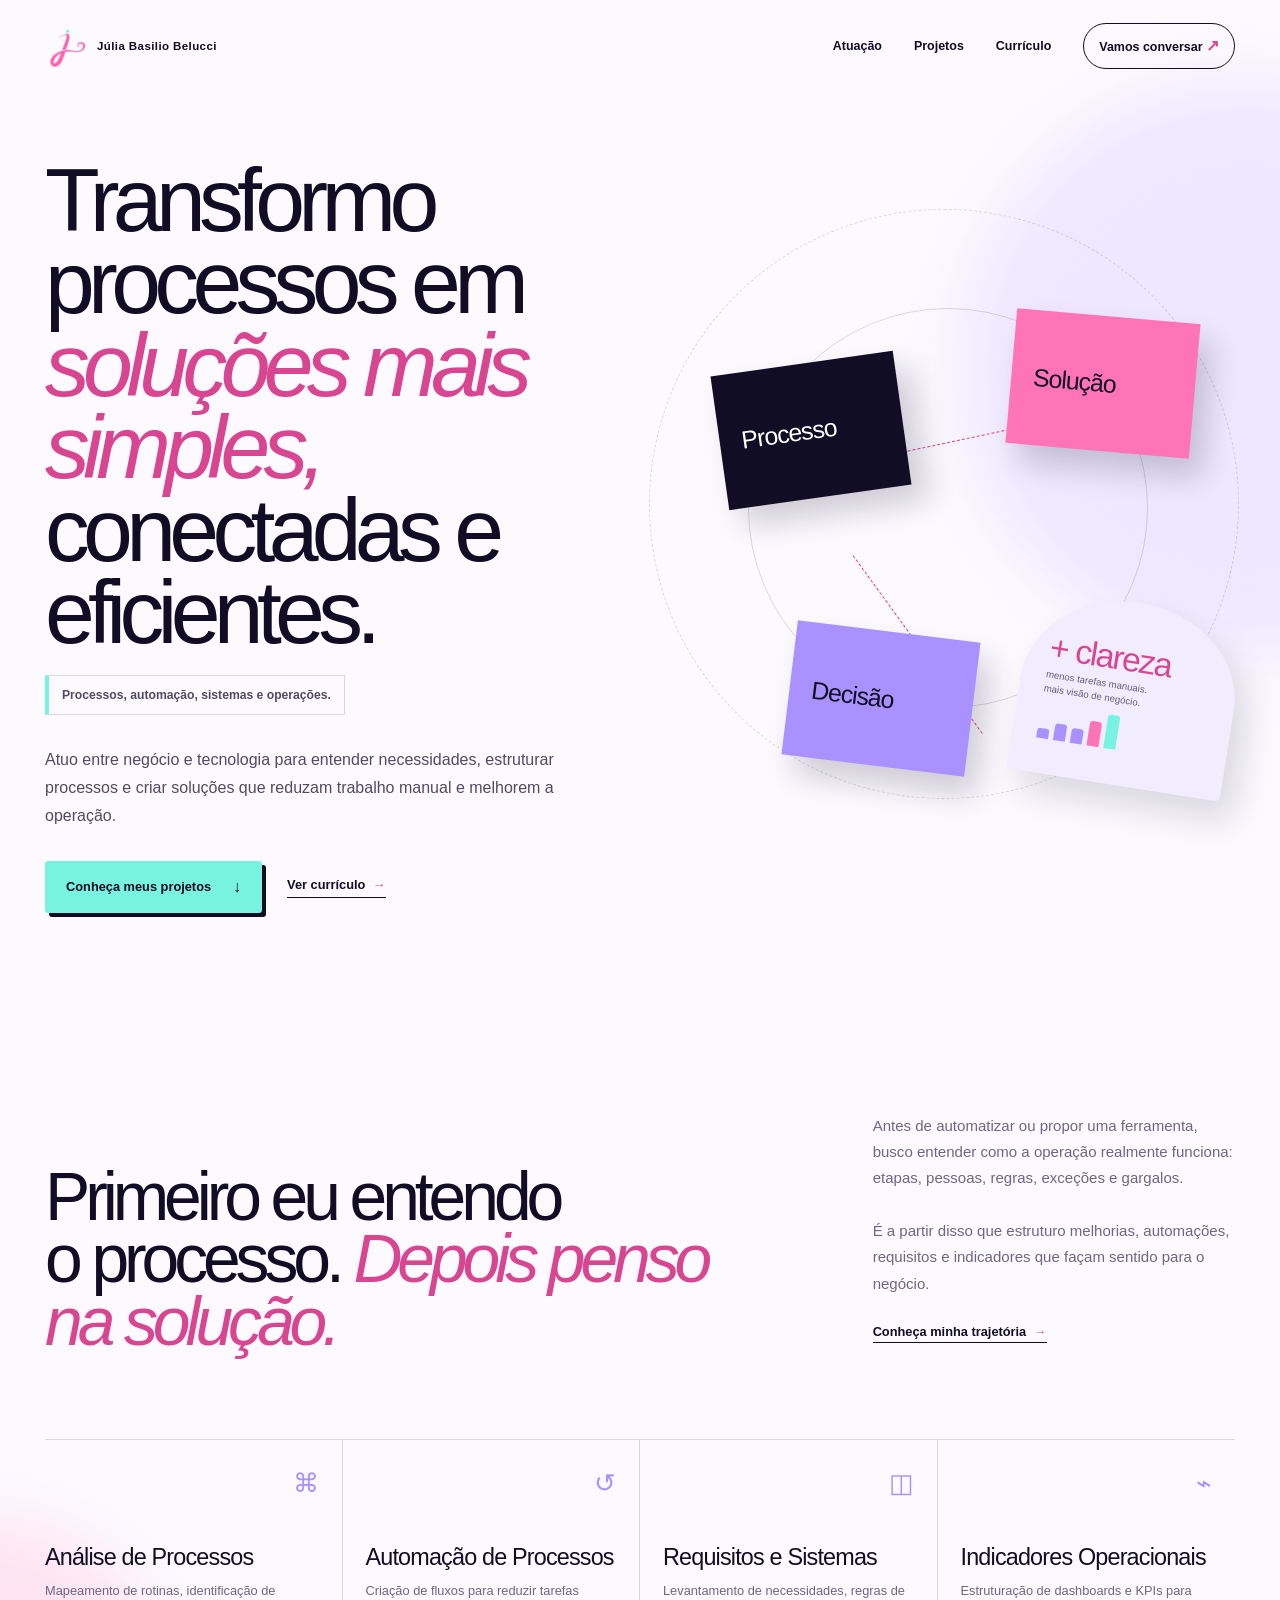
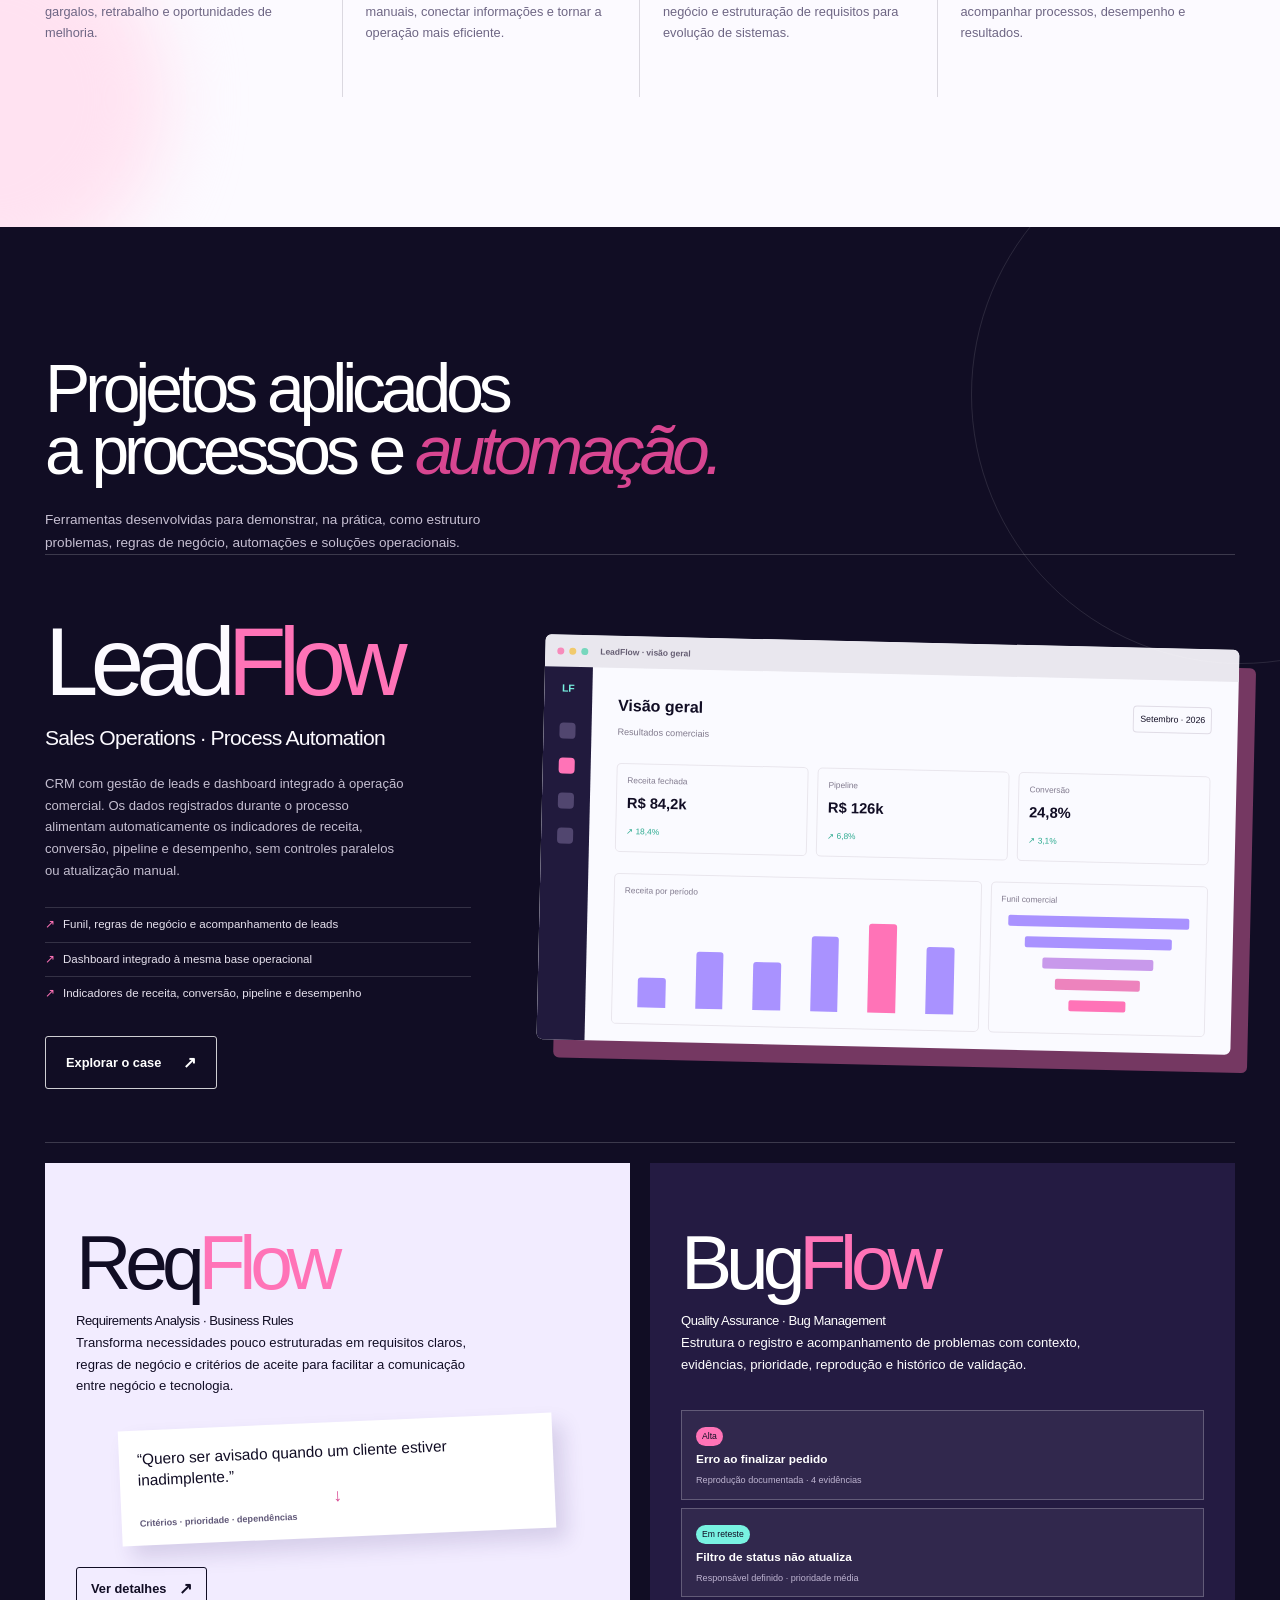
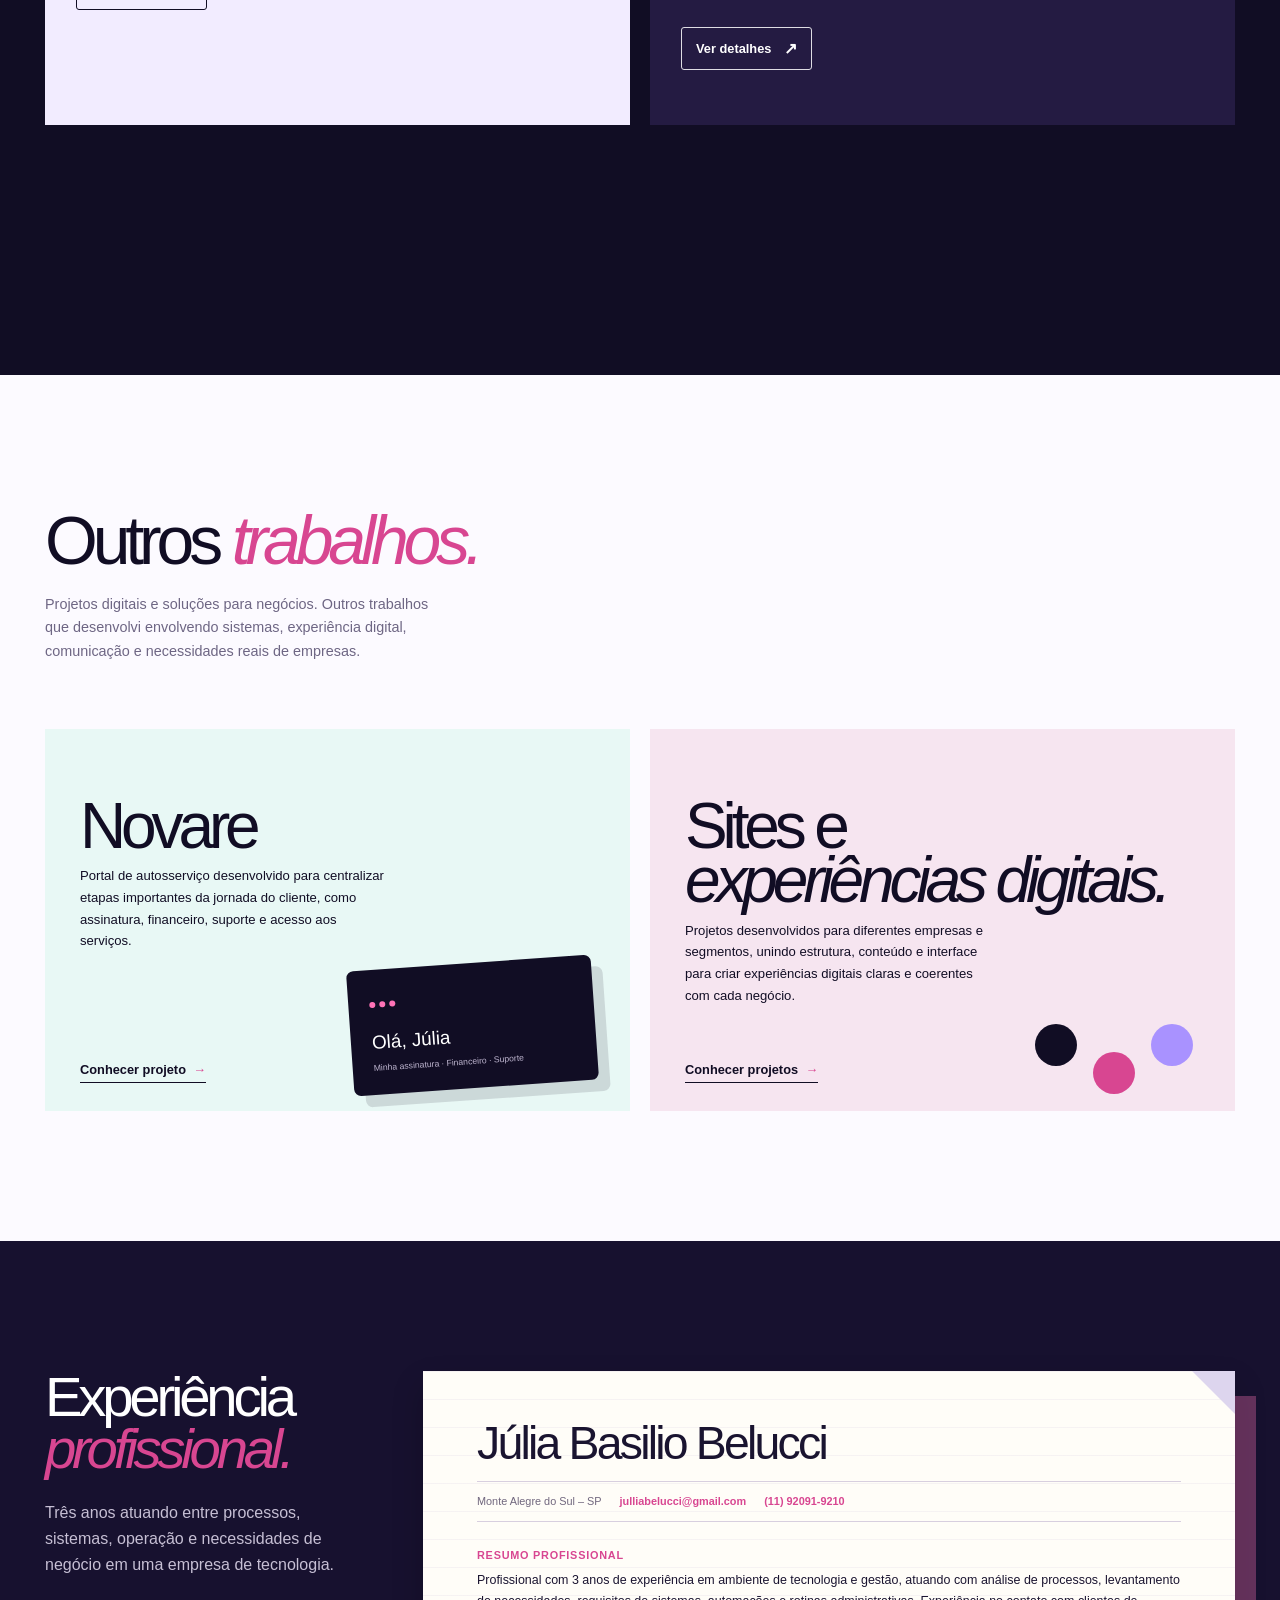
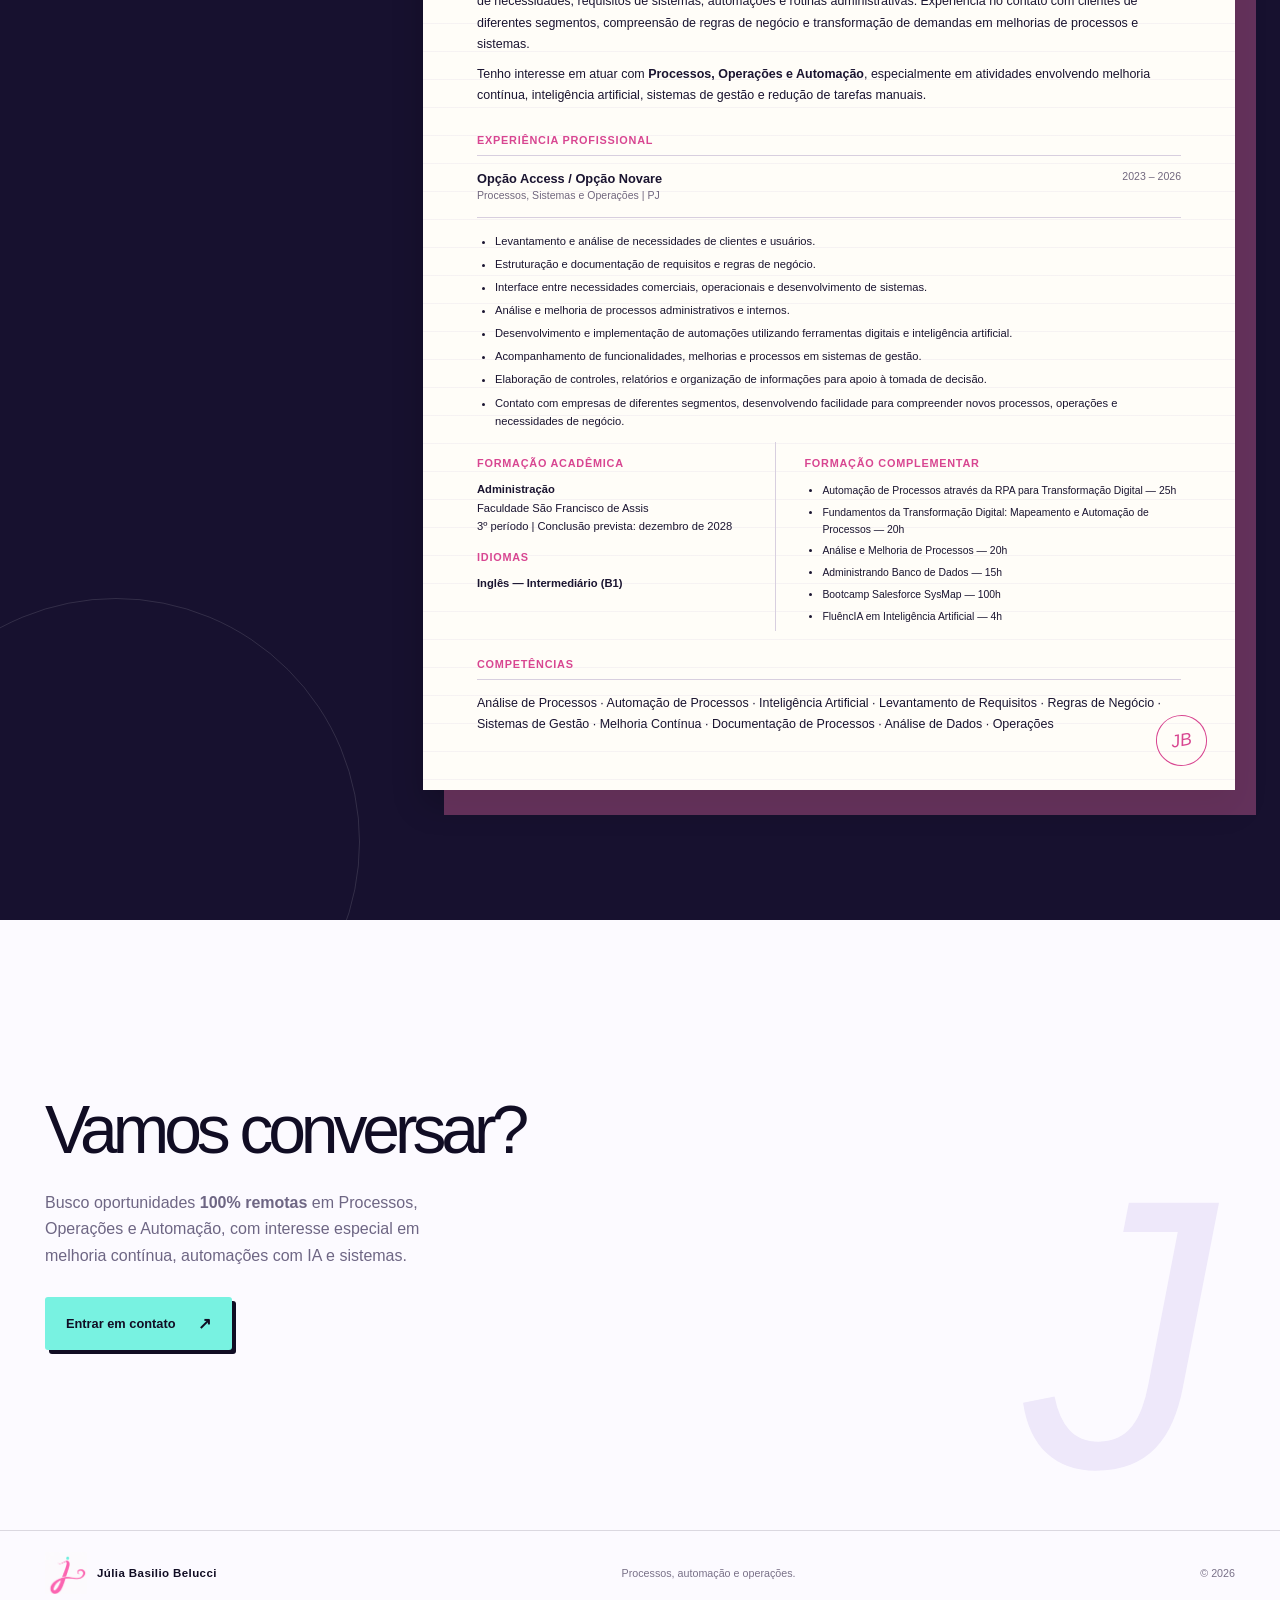
==== commit 6f2f7d1e: "Refina a mensagem da home" ====
--- a/index.html
+++ b/index.html
@@ -2,9 +2,9 @@
 <html lang="pt-BR"><head><meta charset="UTF-8" /><meta name="viewport" content="width=device-width, initial-scale=1.0" /><meta name="description" content="Portfólio de Júlia Basilio Belucci — processos, sistemas, operações, dados e automação." /><title>Júlia Basilio Belucci — Processos & Sistemas</title><link rel="icon" type="image/svg+xml" href="logo.svg" /><link rel="stylesheet" href="styles.css" /><link rel="stylesheet" href="refinements.css" /></head>
 <body><div class="ambient ambient-one" aria-hidden="true"></div><div class="ambient ambient-two" aria-hidden="true"></div><header class="site-header"><a class="brand" href="#inicio" aria-label="Voltar ao início"><img src="logo.svg" alt="" /><span>Júlia Basilio Belucci</span></a><button class="menu-button" type="button" aria-label="Abrir menu" aria-expanded="false">Menu</button><nav class="main-nav" aria-label="Navegação principal"><a href="#atuacao">Atuação</a><a href="#ecossistema">Projetos</a><a href="#curriculo">Currículo</a><a href="#contato" class="nav-cta">Vamos conversar <span>↗</span></a></nav></header>
 <main>
-<section class="hero" id="inicio"><div class="hero-copy reveal"><h1>Transformo<br /><em>complexidade</em> em<br />caminhos claros.</h1><p class="hero-focus">Processos, sistemas, automação e negócios.</p><p class="hero-description">Atuo entre operação, tecnologia e negócio para organizar processos, conectar informações e transformar demandas em soluções que fazem sentido para quem usa.</p><div class="hero-actions"><a class="button button-primary" href="#ecossistema">Conheça meus projetos <span>↓</span></a><a class="text-link" href="#curriculo">Ver currículo <span>→</span></a></div></div><div class="hero-visual reveal" aria-label="Processos conectados a indicadores"><div class="visual-ring ring-one"></div><div class="visual-ring ring-two"></div><div class="process-node node-one"><b>Processo</b></div><div class="process-node node-two"><b>Solução</b></div><div class="process-node node-three"><b>Decisão</b></div><div class="node-line line-a"></div><div class="node-line line-b"></div><div class="result-card"><strong>+ clareza</strong><p>menos tarefas manuais.<br />mais visão de negócio.</p><div class="result-bars"><i></i><i></i><i></i><i></i><i></i></div></div></div></section>
-<section class="introduction section-shell" id="atuacao"><div class="intro-grid"><h2 class="reveal">Tecnologia é ferramenta.<br /><em>O centro é a operação.</em></h2><div class="intro-copy reveal"><p>Eu gosto de começar pelo que acontece de verdade: pessoas, informações, etapas, exceções e decisões. É desse entendimento que nascem fluxos mais simples, sistemas mais úteis e dados que ajudam a agir.</p><a class="text-link" href="#curriculo">Conheça minha trajetória <span>→</span></a></div></div><div class="skills-grid"><article class="skill-card reveal"><span class="card-mark">⌘</span><h3>Processos que fluem</h3><p>Mapeio rotinas, identifico gargalos e organizo responsabilidades para tornar o trabalho mais claro e eficiente.</p></article><article class="skill-card reveal"><span class="card-mark">↺</span><h3>Automação com propósito</h3><p>Transformo tarefas manuais e informações dispersas em fluxos conectados, confiáveis e sustentáveis.</p></article><article class="skill-card reveal"><span class="card-mark">◫</span><h3>Sistemas que conversam</h3><p>Traduzo necessidades de negócio em requisitos, regras e experiências que conectam áreas diferentes.</p></article><article class="skill-card reveal"><span class="card-mark">⌁</span><h3>Dados que orientam</h3><p>Organizo indicadores e leituras operacionais para que decisões importantes deixem de depender de intuição.</p></article></div></section>
-<section class="ecosystem" id="ecossistema"><div class="section-shell"><div class="ecosystem-intro reveal"><h2>Meu <em>ecossistema</em><br />profissional.</h2><p>Um ecossistema de ferramentas independentes, criado para mostrar como análise, operação e qualidade podem se conectar.</p></div><article class="project project-leadflow reveal"><div class="project-copy"><h3>Lead<span>Flow</span></h3><p class="project-subtitle">Processos, operações e inteligência comercial.</p><p>Um CRM analítico em que os dados cadastrados na rotina comercial atualizam os indicadores automaticamente — sem planilhas paralelas, exportações ou trabalho duplicado.</p><ul><li>Funil, regras de negócio e acompanhamento de leads</li><li>Dashboard integrado à mesma base operacional</li><li>Indicadores de receita, conversão, pipeline e desempenho</li></ul><a class="button button-light" href="projetos/leadflow.html">Explorar o case <span>↗</span></a></div><div class="project-art leadflow-art" aria-label="Demonstração visual do dashboard LeadFlow"><div class="browser-top"><i></i><i></i><i></i><b>LeadFlow · visão geral</b></div><div class="dashboard"><aside><strong>LF</strong><em></em><em class="active"></em><em></em><em></em></aside><div class="dash-main"><div class="dash-title"><div><b>Visão geral</b><small>Resultados comerciais</small></div><span>Setembro · 2026</span></div><div class="metrics"><div><small>Receita fechada</small><b>R$ 84,2k</b><em>↗ 18,4%</em></div><div><small>Pipeline</small><b>R$ 126k</b><em>↗ 6,8%</em></div><div><small>Conversão</small><b>24,8%</b><em>↗ 3,1%</em></div></div><div class="chart-area"><div><small>Receita por período</small><span class="bars"><i></i><i></i><i></i><i></i><i></i><i></i></span></div><div class="funnel"><small>Funil comercial</small><i></i><i></i><i></i><i></i><i></i></div></div></div></div></div></article><div class="secondary-projects"><article class="project compact-project reqflow reveal"><h3>Req<span>Flow</span></h3><p>Da necessidade pouco estruturada ao requisito claro, rastreável e pronto para conversar com o time técnico.</p><div class="req-visual"><b>“Quero ser avisado quando um cliente estiver inadimplente.”</b><i>↓</i><strong>Critérios · prioridade · dependências</strong></div><a class="button button-small" href="projetos/reqflow.html">Ver detalhes <span>↗</span></a></article><article class="project compact-project bugflow reveal"><h3>Bug<span>Flow</span></h3><p>Uma forma estruturada de registrar, investigar e acompanhar problemas com contexto, evidências e prioridades.</p><div class="bug-visual"><div><span>Alta</span><b>Erro ao finalizar pedido</b><small>Reprodução documentada · 4 evidências</small></div><div><span>Em reteste</span><b>Filtro de status não atualiza</b><small>Responsável definido · prioridade média</small></div></div><a class="button button-small button-dark" href="projetos/bugflow.html">Ver detalhes <span>↗</span></a></article></div></div></section>
-<section class="additional-work section-shell"><div class="additional-heading reveal"><h2>Outros projetos<br /><em>que também contam.</em></h2><p>Experiências digitais criadas para aproximar pessoas, informação e serviço.</p></div><div class="additional-grid"><article class="additional-card card-novare reveal"><h3>Novare</h3><p>Uma experiência de autosserviço que concentra momentos importantes da jornada do assinante em um único lugar.</p><div class="mini-interface"><i></i><i></i><i></i><b>Olá, Júlia</b><small>Minha assinatura · Financeiro · Suporte</small></div><a class="text-link card-link" href="projetos/novare.html">Conhecer projeto <span>→</span></a></article><article class="additional-card sites-card reveal"><h3>Sites que<br />fazem sentido.</h3><p>Projetos de interface e comunicação para traduzir a essência de marcas diferentes em experiências claras e memoráveis.</p><div class="site-dots"><i></i><i></i><i></i></div><a class="text-link card-link" href="projetos/sites.html">Conhecer projetos <span>→</span></a></article></div></section>
-<section class="resume-section" id="curriculo"><div class="section-shell resume-full-layout"><div class="resume-intro reveal"><h2>Meu currículo,<br /><em>por inteiro.</em></h2><p>Três anos de experiência conectando necessidades, processos, sistemas e pessoas em ambientes de tecnologia e gestão.</p></div><article class="paper resume-full reveal"><div class="paper-fold"></div><div class="paper-stamp">JB</div><h3>Júlia Basilio Belucci</h3><div class="contact-row"><span>Monte Alegre do Sul – SP</span><a href="https://mail.google.com/mail/?view=cm&amp;fs=1&amp;to=julliabelucci@gmail.com" target="_blank" rel="noopener">julliabelucci@gmail.com ↗</a><a href="https://wa.me/5511920919210" target="_blank" rel="noopener">(11) 92091-9210 ↗</a></div><h4>Resumo profissional</h4><p>Profissional com 3 anos de experiência em ambiente de tecnologia e gestão, atuando com análise de processos, levantamento de necessidades, requisitos de sistemas, automações e rotinas administrativas. Experiência no contato com clientes de diferentes segmentos, compreensão de regras de negócio e transformação de demandas em melhorias de processos e sistemas.</p><p>Tenho interesse em atuar com <strong>Processos, Operações e Automação</strong>, especialmente em atividades envolvendo melhoria contínua, inteligência artificial, sistemas de gestão e redução de tarefas manuais.</p><h4>Experiência profissional</h4><div class="resume-job"><div><b>Opção Access / Opção Novare</b><span>Processos, Sistemas e Operações | PJ</span></div><time>2023 – 2026</time></div><ul class="resume-list"><li>Levantamento e análise de necessidades de clientes e usuários.</li><li>Estruturação e documentação de requisitos e regras de negócio.</li><li>Interface entre necessidades comerciais, operacionais e desenvolvimento de sistemas.</li><li>Análise e melhoria de processos administrativos e internos.</li><li>Desenvolvimento e implementação de automações utilizando ferramentas digitais e inteligência artificial.</li><li>Acompanhamento de funcionalidades, melhorias e processos em sistemas de gestão.</li><li>Elaboração de controles, relatórios e organização de informações para apoio à tomada de decisão.</li><li>Contato com empresas de diferentes segmentos, desenvolvendo facilidade para compreender novos processos, operações e necessidades de negócio.</li></ul><div class="resume-two-columns"><div><h4>Formação acadêmica</h4><p><strong>Administração</strong><br />Faculdade São Francisco de Assis<br />3º período | Conclusão prevista: dezembro de 2028</p><h4>Idiomas</h4><p><strong>Inglês — Intermediário (B1)</strong></p></div><div><h4>Formação complementar</h4><ul class="resume-list compact"><li>Automação de Processos através da RPA para Transformação Digital — 25h</li><li>Fundamentos da Transformação Digital: Mapeamento e Automação de Processos — 20h</li><li>Análise e Melhoria de Processos — 20h</li><li>Administrando Banco de Dados — 15h</li><li>Bootcamp Salesforce SysMap — 100h</li><li>FluêncIA em Inteligência Artificial — 4h</li></ul></div></div><h4>Competências</h4><p class="competencies">Análise de Processos · Automação de Processos · Inteligência Artificial · Levantamento de Requisitos · Regras de Negócio · Sistemas de Gestão · Melhoria Contínua · Documentação de Processos · Análise de Dados · Operações</p></article></div></section>
-<section class="closing section-shell" id="contato"><h2 class="reveal">Vamos transformar<br />um desafio em <em>clareza?</em></h2><p class="closing-copy reveal">Estou aberta a oportunidades remotas nas áreas de processos, sistemas, operações, qualidade, administração e comercial.</p><a class="button button-primary reveal" href="mailto:julliabelucci@gmail.com">Entrar em contato <span>↗</span></a></section></main><footer><a class="brand" href="#inicio"><img src="logo.svg" alt="" /><span>Júlia Basilio Belucci</span></a><span>Processos com intenção. Dados com contexto.</span><span>© <span id="year"></span></span></footer><script src="script.js"></script></body></html>
+<section class="hero" id="inicio"><div class="hero-copy reveal"><h1>Transformo processos em<br /><em>soluções mais simples,</em><br />conectadas e eficientes.</h1><p class="hero-focus">Processos, automação, sistemas e operações.</p><p class="hero-description">Atuo entre negócio e tecnologia para entender necessidades, estruturar processos e criar soluções que reduzam trabalho manual e melhorem a operação.</p><div class="hero-actions"><a class="button button-primary" href="#ecossistema">Conheça meus projetos <span>↓</span></a><a class="text-link" href="#curriculo">Ver currículo <span>→</span></a></div></div><div class="hero-visual reveal" aria-label="Processos conectados a indicadores"><div class="visual-ring ring-one"></div><div class="visual-ring ring-two"></div><div class="process-node node-one"><b>Processo</b></div><div class="process-node node-two"><b>Solução</b></div><div class="process-node node-three"><b>Decisão</b></div><div class="node-line line-a"></div><div class="node-line line-b"></div><div class="result-card"><strong>+ clareza</strong><p>menos tarefas manuais.<br />mais visão de negócio.</p><div class="result-bars"><i></i><i></i><i></i><i></i><i></i></div></div></div></section>
+<section class="introduction section-shell" id="atuacao"><div class="intro-grid"><h2 class="reveal">Primeiro eu entendo<br />o processo. <em>Depois penso<br />na solução.</em></h2><div class="intro-copy reveal"><p>Antes de automatizar ou propor uma ferramenta, busco entender como a operação realmente funciona: etapas, pessoas, regras, exceções e gargalos.<br /><br />É a partir disso que estruturo melhorias, automações, requisitos e indicadores que façam sentido para o negócio.</p><a class="text-link" href="#curriculo">Conheça minha trajetória <span>→</span></a></div></div><div class="skills-grid"><article class="skill-card reveal"><span class="card-mark">⌘</span><h3>Análise de Processos</h3><p>Mapeamento de rotinas, identificação de gargalos, retrabalho e oportunidades de melhoria.</p></article><article class="skill-card reveal"><span class="card-mark">↺</span><h3>Automação de Processos</h3><p>Criação de fluxos para reduzir tarefas manuais, conectar informações e tornar a operação mais eficiente.</p></article><article class="skill-card reveal"><span class="card-mark">◫</span><h3>Requisitos e Sistemas</h3><p>Levantamento de necessidades, regras de negócio e estruturação de requisitos para evolução de sistemas.</p></article><article class="skill-card reveal"><span class="card-mark">⌁</span><h3>Indicadores Operacionais</h3><p>Estruturação de dashboards e KPIs para acompanhar processos, desempenho e resultados.</p></article></div></section>
+<section class="ecosystem" id="ecossistema"><div class="section-shell"><div class="ecosystem-intro reveal"><h2>Projetos aplicados<br />a processos e <em>automação.</em></h2><p>Ferramentas desenvolvidas para demonstrar, na prática, como estruturo problemas, regras de negócio, automações e soluções operacionais.</p></div><article class="project project-leadflow reveal"><div class="project-copy"><h3>Lead<span>Flow</span></h3><p class="project-subtitle">Sales Operations · Process Automation</p><p>CRM com gestão de leads e dashboard integrado à operação comercial. Os dados registrados durante o processo alimentam automaticamente os indicadores de receita, conversão, pipeline e desempenho, sem controles paralelos ou atualização manual.</p><ul><li>Funil, regras de negócio e acompanhamento de leads</li><li>Dashboard integrado à mesma base operacional</li><li>Indicadores de receita, conversão, pipeline e desempenho</li></ul><a class="button button-light" href="projetos/leadflow.html">Explorar o case <span>↗</span></a></div><div class="project-art leadflow-art" aria-label="Demonstração visual do dashboard LeadFlow"><div class="browser-top"><i></i><i></i><i></i><b>LeadFlow · visão geral</b></div><div class="dashboard"><aside><strong>LF</strong><em></em><em class="active"></em><em></em><em></em></aside><div class="dash-main"><div class="dash-title"><div><b>Visão geral</b><small>Resultados comerciais</small></div><span>Setembro · 2026</span></div><div class="metrics"><div><small>Receita fechada</small><b>R$ 84,2k</b><em>↗ 18,4%</em></div><div><small>Pipeline</small><b>R$ 126k</b><em>↗ 6,8%</em></div><div><small>Conversão</small><b>24,8%</b><em>↗ 3,1%</em></div></div><div class="chart-area"><div><small>Receita por período</small><span class="bars"><i></i><i></i><i></i><i></i><i></i><i></i></span></div><div class="funnel"><small>Funil comercial</small><i></i><i></i><i></i><i></i><i></i></div></div></div></div></div></article><div class="secondary-projects"><article class="project compact-project reqflow reveal"><h3>Req<span>Flow</span></h3><p class="project-subtitle">Requirements Analysis · Business Rules</p><p>Transforma necessidades pouco estruturadas em requisitos claros, regras de negócio e critérios de aceite para facilitar a comunicação entre negócio e tecnologia.</p><div class="req-visual"><b>“Quero ser avisado quando um cliente estiver inadimplente.”</b><i>↓</i><strong>Critérios · prioridade · dependências</strong></div><a class="button button-small" href="projetos/reqflow.html">Ver detalhes <span>↗</span></a></article><article class="project compact-project bugflow reveal"><h3>Bug<span>Flow</span></h3><p class="project-subtitle">Quality Assurance · Bug Management</p><p>Estrutura o registro e acompanhamento de problemas com contexto, evidências, prioridade, reprodução e histórico de validação.</p><div class="bug-visual"><div><span>Alta</span><b>Erro ao finalizar pedido</b><small>Reprodução documentada · 4 evidências</small></div><div><span>Em reteste</span><b>Filtro de status não atualiza</b><small>Responsável definido · prioridade média</small></div></div><a class="button button-small button-dark" href="projetos/bugflow.html">Ver detalhes <span>↗</span></a></article></div></div></section>
+<section class="additional-work section-shell"><div class="additional-heading reveal"><h2>Outros <em>trabalhos.</em></h2><p>Projetos digitais e soluções para negócios. Outros trabalhos que desenvolvi envolvendo sistemas, experiência digital, comunicação e necessidades reais de empresas.</p></div><div class="additional-grid"><article class="additional-card card-novare reveal"><h3>Novare</h3><p>Portal de autosserviço desenvolvido para centralizar etapas importantes da jornada do cliente, como assinatura, financeiro, suporte e acesso aos serviços.</p><div class="mini-interface"><i></i><i></i><i></i><b>Olá, Júlia</b><small>Minha assinatura · Financeiro · Suporte</small></div><a class="text-link card-link" href="projetos/novare.html">Conhecer projeto <span>→</span></a></article><article class="additional-card sites-card reveal"><h3>Sites e<br /><em>experiências digitais.</em></h3><p>Projetos desenvolvidos para diferentes empresas e segmentos, unindo estrutura, conteúdo e interface para criar experiências digitais claras e coerentes com cada negócio.</p><div class="site-dots"><i></i><i></i><i></i></div><a class="text-link card-link" href="projetos/sites.html">Conhecer projetos <span>→</span></a></article></div></section>
+<section class="resume-section" id="curriculo"><div class="section-shell resume-full-layout"><div class="resume-intro reveal"><h2>Experiência<br /><em>profissional.</em></h2><p>Três anos atuando entre processos, sistemas, operação e necessidades de negócio em uma empresa de tecnologia.</p></div><article class="paper resume-full reveal"><div class="paper-fold"></div><div class="paper-stamp">JB</div><h3>Júlia Basilio Belucci</h3><div class="contact-row"><span>Monte Alegre do Sul – SP</span><a href="https://mail.google.com/mail/?view=cm&amp;fs=1&amp;to=julliabelucci@gmail.com" target="_blank" rel="noopener">julliabelucci@gmail.com ↗</a><a href="https://wa.me/5511920919210" target="_blank" rel="noopener">(11) 92091-9210 ↗</a></div><h4>Resumo profissional</h4><p>Profissional com 3 anos de experiência em ambiente de tecnologia e gestão, atuando com análise de processos, levantamento de necessidades, requisitos de sistemas, automações e rotinas administrativas. Experiência no contato com clientes de diferentes segmentos, compreensão de regras de negócio e transformação de demandas em melhorias de processos e sistemas.</p><p>Tenho interesse em atuar com <strong>Processos, Operações e Automação</strong>, especialmente em atividades envolvendo melhoria contínua, inteligência artificial, sistemas de gestão e redução de tarefas manuais.</p><h4>Experiência profissional</h4><div class="resume-job"><div><b>Opção Access / Opção Novare</b><span>Processos, Sistemas e Operações | PJ</span></div><time>2023 – 2026</time></div><ul class="resume-list"><li>Levantamento e análise de necessidades de clientes e usuários.</li><li>Estruturação e documentação de requisitos e regras de negócio.</li><li>Interface entre necessidades comerciais, operacionais e desenvolvimento de sistemas.</li><li>Análise e melhoria de processos administrativos e internos.</li><li>Desenvolvimento e implementação de automações utilizando ferramentas digitais e inteligência artificial.</li><li>Acompanhamento de funcionalidades, melhorias e processos em sistemas de gestão.</li><li>Elaboração de controles, relatórios e organização de informações para apoio à tomada de decisão.</li><li>Contato com empresas de diferentes segmentos, desenvolvendo facilidade para compreender novos processos, operações e necessidades de negócio.</li></ul><div class="resume-two-columns"><div><h4>Formação acadêmica</h4><p><strong>Administração</strong><br />Faculdade São Francisco de Assis<br />3º período | Conclusão prevista: dezembro de 2028</p><h4>Idiomas</h4><p><strong>Inglês — Intermediário (B1)</strong></p></div><div><h4>Formação complementar</h4><ul class="resume-list compact"><li>Automação de Processos através da RPA para Transformação Digital — 25h</li><li>Fundamentos da Transformação Digital: Mapeamento e Automação de Processos — 20h</li><li>Análise e Melhoria de Processos — 20h</li><li>Administrando Banco de Dados — 15h</li><li>Bootcamp Salesforce SysMap — 100h</li><li>FluêncIA em Inteligência Artificial — 4h</li></ul></div></div><h4>Competências</h4><p class="competencies">Análise de Processos · Automação de Processos · Inteligência Artificial · Levantamento de Requisitos · Regras de Negócio · Sistemas de Gestão · Melhoria Contínua · Documentação de Processos · Análise de Dados · Operações</p></article></div></section>
+<section class="closing section-shell" id="contato"><h2 class="reveal">Vamos conversar?</h2><p class="closing-copy reveal">Busco oportunidades <strong>100% remotas</strong> em Processos, Operações e Automação, com interesse especial em melhoria contínua, automações com IA e sistemas.</p><a class="button button-primary reveal" href="mailto:julliabelucci@gmail.com">Entrar em contato <span>↗</span></a></section></main><footer><a class="brand" href="#inicio"><img src="logo.svg" alt="" /><span>Júlia Basilio Belucci</span></a><span>Processos, automação e operações.</span><span>© <span id="year"></span></span></footer><script src="script.js"></script></body></html>
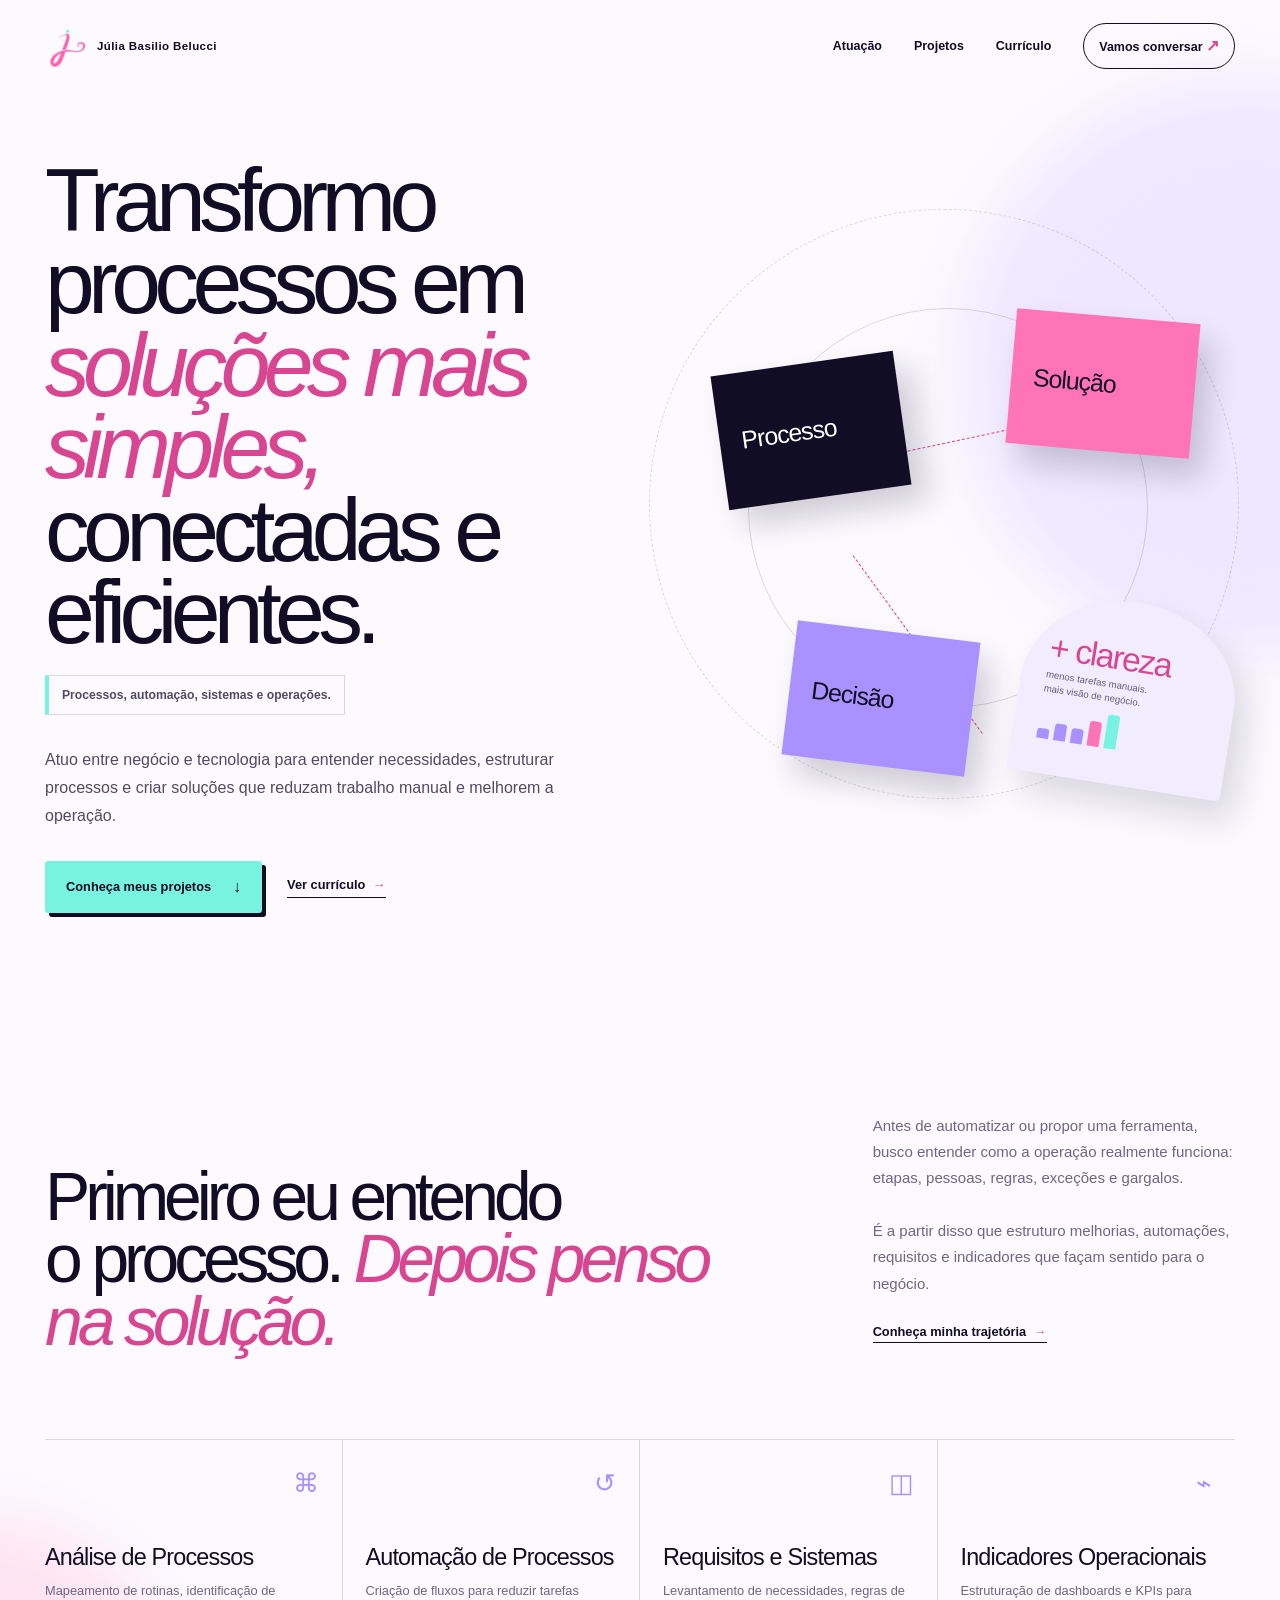
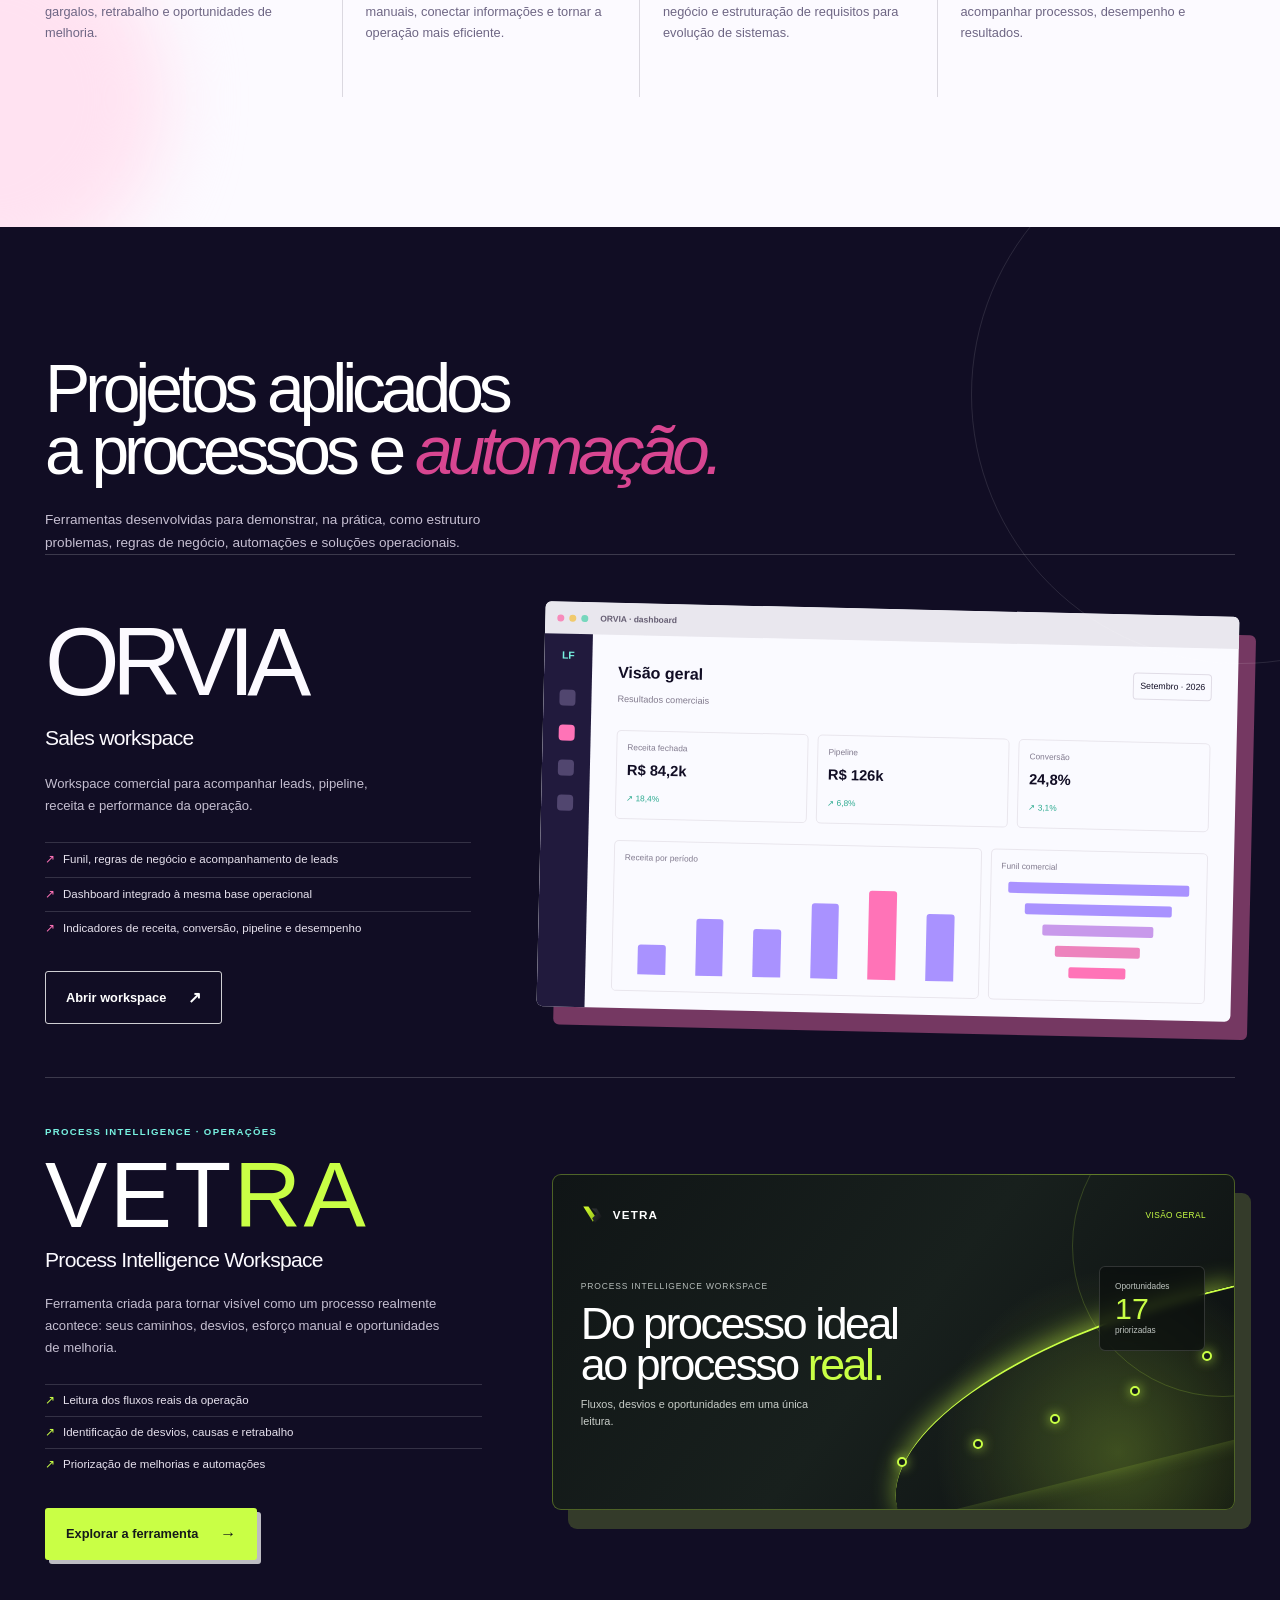
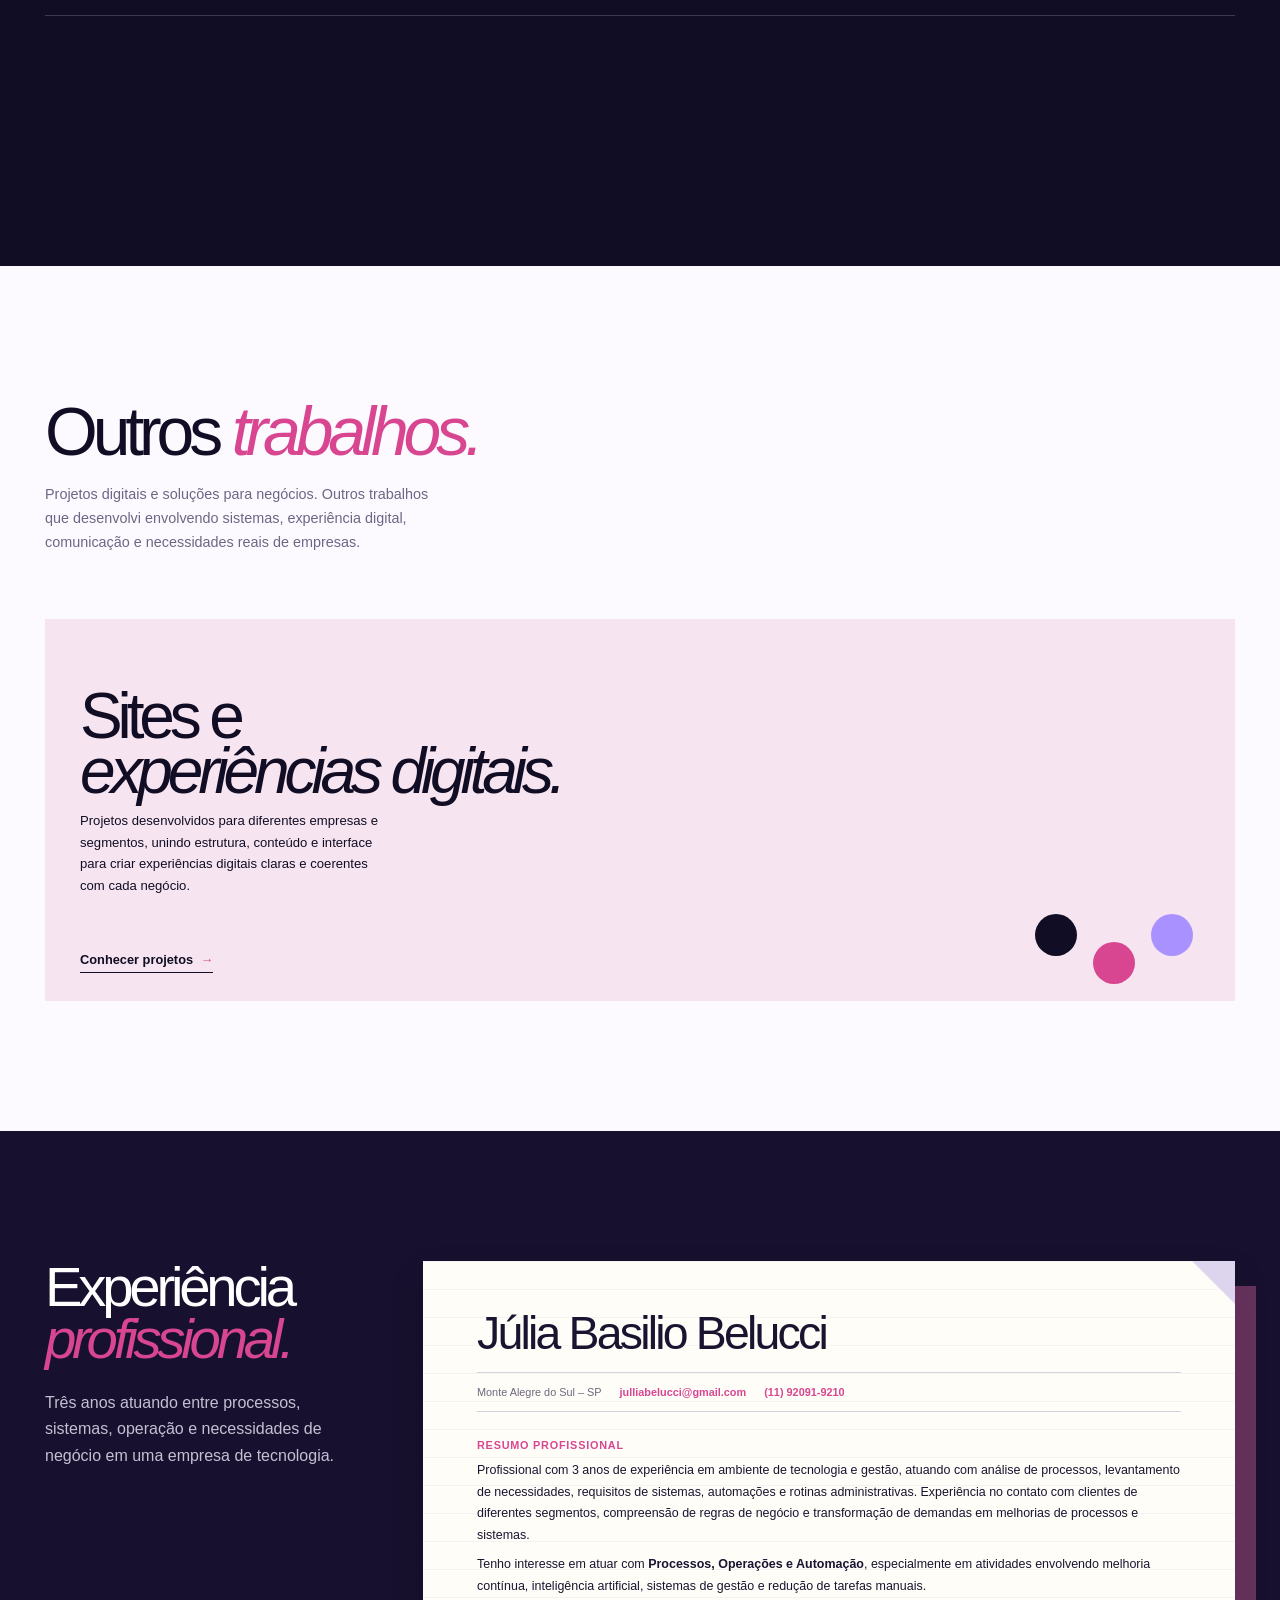
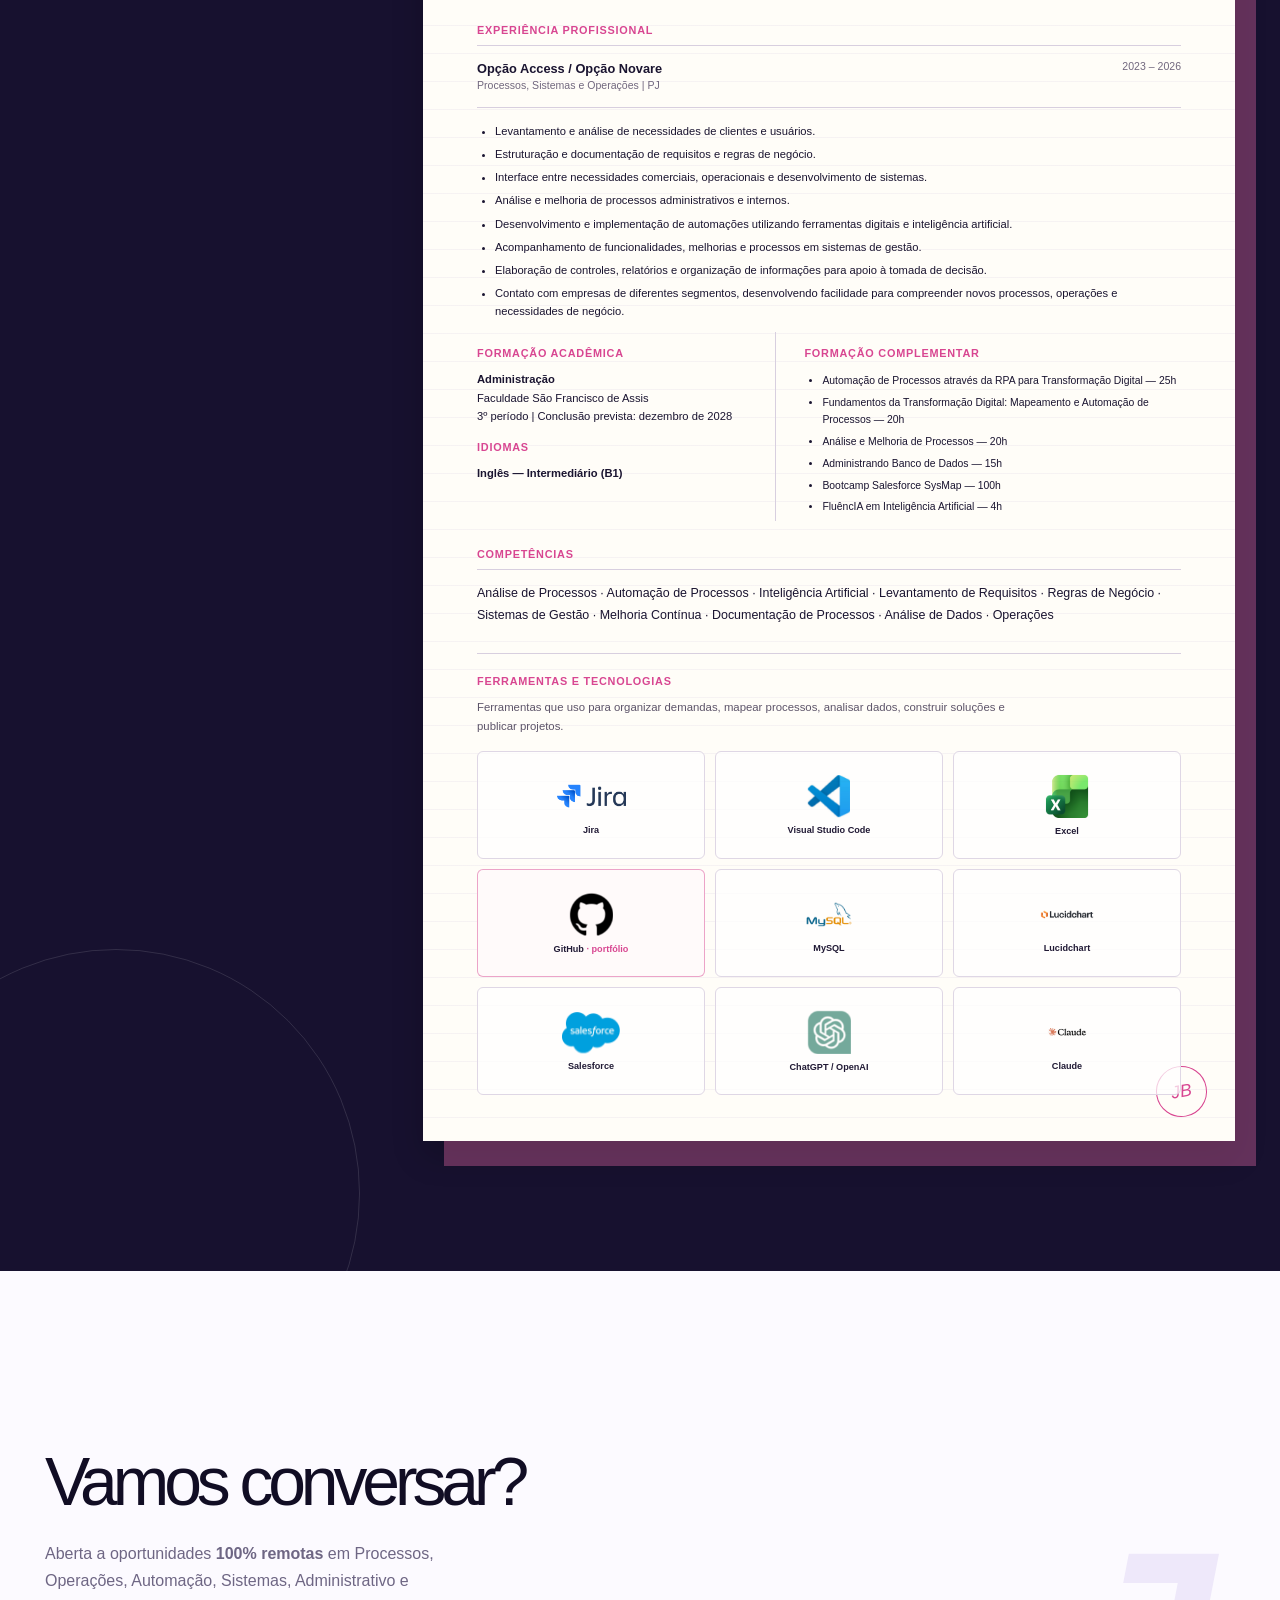
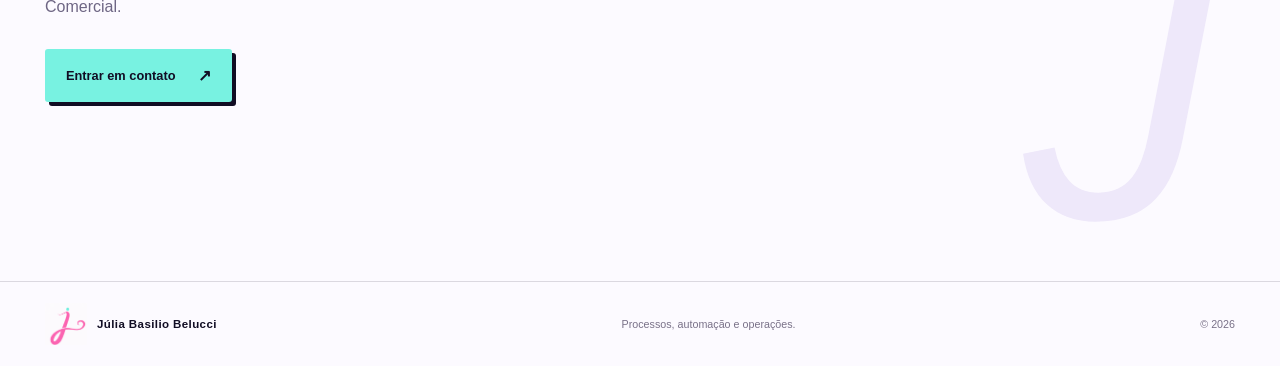
==== commit 6f3e2080: "Renova cache dos recursos da home" ====
--- a/index.html
+++ b/index.html
@@ -1,5 +1,5 @@
 <!doctype html>
-<html lang="pt-BR"><head><meta charset="UTF-8" /><meta name="viewport" content="width=device-width, initial-scale=1.0" /><meta name="description" content="Portfólio de Júlia Basilio Belucci — processos, sistemas, operações, dados e automação." /><title>Júlia Basilio Belucci — Processos & Sistemas</title><link rel="icon" type="image/svg+xml" href="logo.svg" /><link rel="stylesheet" href="styles.css" /><link rel="stylesheet" href="refinements.css" /></head>
+<html lang="pt-BR"><head><meta charset="UTF-8" /><meta name="viewport" content="width=device-width, initial-scale=1.0" /><meta name="description" content="Portfólio de Júlia Basilio Belucci — processos, sistemas, operações, dados e automação." /><title>Júlia Basilio Belucci — Processos & Sistemas</title><link rel="icon" type="image/svg+xml" href="logo.svg" /><link rel="stylesheet" href="styles.css?v=portfolio-vetra-tools-20260928" /><link rel="stylesheet" href="refinements.css?v=portfolio-vetra-tools-20260928" /></head>
 <body><div class="ambient ambient-one" aria-hidden="true"></div><div class="ambient ambient-two" aria-hidden="true"></div><header class="site-header"><a class="brand" href="#inicio" aria-label="Voltar ao início"><img src="logo.svg" alt="" /><span>Júlia Basilio Belucci</span></a><button class="menu-button" type="button" aria-label="Abrir menu" aria-expanded="false">Menu</button><nav class="main-nav" aria-label="Navegação principal"><a href="#atuacao">Atuação</a><a href="#ecossistema">Projetos</a><a href="#curriculo">Currículo</a><a href="#contato" class="nav-cta">Vamos conversar <span>↗</span></a></nav></header>
 <main>
 <section class="hero" id="inicio"><div class="hero-copy reveal"><h1>Transformo processos em<br /><em>soluções mais simples,</em><br />conectadas e eficientes.</h1><p class="hero-focus">Processos, automação, sistemas e operações.</p><p class="hero-description">Atuo entre negócio e tecnologia para entender necessidades, estruturar processos e criar soluções que reduzam trabalho manual e melhorem a operação.</p><div class="hero-actions"><a class="button button-primary" href="#ecossistema">Conheça meus projetos <span>↓</span></a><a class="text-link" href="#curriculo">Ver currículo <span>→</span></a></div></div><div class="hero-visual reveal" aria-label="Processos conectados a indicadores"><div class="visual-ring ring-one"></div><div class="visual-ring ring-two"></div><div class="process-node node-one"><b>Processo</b></div><div class="process-node node-two"><b>Solução</b></div><div class="process-node node-three"><b>Decisão</b></div><div class="node-line line-a"></div><div class="node-line line-b"></div><div class="result-card"><strong>+ clareza</strong><p>menos tarefas manuais.<br />mais visão de negócio.</p><div class="result-bars"><i></i><i></i><i></i><i></i><i></i></div></div></div></section>
@@ -7,4 +7,4 @@
 <section class="ecosystem" id="ecossistema"><div class="section-shell"><div class="ecosystem-intro reveal"><h2>Projetos aplicados<br />a processos e <em>automação.</em></h2><p>Ferramentas desenvolvidas para demonstrar, na prática, como estruturo problemas, regras de negócio, automações e soluções operacionais.</p></div><article class="project project-leadflow reveal"><div class="project-copy"><h3>Lead<span>Flow</span></h3><p class="project-subtitle">Sales Operations · Process Automation</p><p>CRM com gestão de leads e dashboard integrado à operação comercial. Os dados registrados durante o processo alimentam automaticamente os indicadores de receita, conversão, pipeline e desempenho, sem controles paralelos ou atualização manual.</p><ul><li>Funil, regras de negócio e acompanhamento de leads</li><li>Dashboard integrado à mesma base operacional</li><li>Indicadores de receita, conversão, pipeline e desempenho</li></ul><a class="button button-light" href="projetos/leadflow.html">Explorar o case <span>↗</span></a></div><div class="project-art leadflow-art" aria-label="Demonstração visual do dashboard LeadFlow"><div class="browser-top"><i></i><i></i><i></i><b>LeadFlow · visão geral</b></div><div class="dashboard"><aside><strong>LF</strong><em></em><em class="active"></em><em></em><em></em></aside><div class="dash-main"><div class="dash-title"><div><b>Visão geral</b><small>Resultados comerciais</small></div><span>Setembro · 2026</span></div><div class="metrics"><div><small>Receita fechada</small><b>R$ 84,2k</b><em>↗ 18,4%</em></div><div><small>Pipeline</small><b>R$ 126k</b><em>↗ 6,8%</em></div><div><small>Conversão</small><b>24,8%</b><em>↗ 3,1%</em></div></div><div class="chart-area"><div><small>Receita por período</small><span class="bars"><i></i><i></i><i></i><i></i><i></i><i></i></span></div><div class="funnel"><small>Funil comercial</small><i></i><i></i><i></i><i></i><i></i></div></div></div></div></div></article><div class="secondary-projects"><article class="project compact-project reqflow reveal"><h3>Req<span>Flow</span></h3><p class="project-subtitle">Requirements Analysis · Business Rules</p><p>Transforma necessidades pouco estruturadas em requisitos claros, regras de negócio e critérios de aceite para facilitar a comunicação entre negócio e tecnologia.</p><div class="req-visual"><b>“Quero ser avisado quando um cliente estiver inadimplente.”</b><i>↓</i><strong>Critérios · prioridade · dependências</strong></div><a class="button button-small" href="projetos/reqflow.html">Ver detalhes <span>↗</span></a></article><article class="project compact-project bugflow reveal"><h3>Bug<span>Flow</span></h3><p class="project-subtitle">Quality Assurance · Bug Management</p><p>Estrutura o registro e acompanhamento de problemas com contexto, evidências, prioridade, reprodução e histórico de validação.</p><div class="bug-visual"><div><span>Alta</span><b>Erro ao finalizar pedido</b><small>Reprodução documentada · 4 evidências</small></div><div><span>Em reteste</span><b>Filtro de status não atualiza</b><small>Responsável definido · prioridade média</small></div></div><a class="button button-small button-dark" href="projetos/bugflow.html">Ver detalhes <span>↗</span></a></article></div></div></section>
 <section class="additional-work section-shell"><div class="additional-heading reveal"><h2>Outros <em>trabalhos.</em></h2><p>Projetos digitais e soluções para negócios. Outros trabalhos que desenvolvi envolvendo sistemas, experiência digital, comunicação e necessidades reais de empresas.</p></div><div class="additional-grid"><article class="additional-card card-novare reveal"><h3>Novare</h3><p>Portal de autosserviço desenvolvido para centralizar etapas importantes da jornada do cliente, como assinatura, financeiro, suporte e acesso aos serviços.</p><div class="mini-interface"><i></i><i></i><i></i><b>Olá, Júlia</b><small>Minha assinatura · Financeiro · Suporte</small></div><a class="text-link card-link" href="projetos/novare.html">Conhecer projeto <span>→</span></a></article><article class="additional-card sites-card reveal"><h3>Sites e<br /><em>experiências digitais.</em></h3><p>Projetos desenvolvidos para diferentes empresas e segmentos, unindo estrutura, conteúdo e interface para criar experiências digitais claras e coerentes com cada negócio.</p><div class="site-dots"><i></i><i></i><i></i></div><a class="text-link card-link" href="projetos/sites.html">Conhecer projetos <span>→</span></a></article></div></section>
 <section class="resume-section" id="curriculo"><div class="section-shell resume-full-layout"><div class="resume-intro reveal"><h2>Experiência<br /><em>profissional.</em></h2><p>Três anos atuando entre processos, sistemas, operação e necessidades de negócio em uma empresa de tecnologia.</p></div><article class="paper resume-full reveal"><div class="paper-fold"></div><div class="paper-stamp">JB</div><h3>Júlia Basilio Belucci</h3><div class="contact-row"><span>Monte Alegre do Sul – SP</span><a href="https://mail.google.com/mail/?view=cm&amp;fs=1&amp;to=julliabelucci@gmail.com" target="_blank" rel="noopener">julliabelucci@gmail.com ↗</a><a href="https://wa.me/5511920919210" target="_blank" rel="noopener">(11) 92091-9210 ↗</a></div><h4>Resumo profissional</h4><p>Profissional com 3 anos de experiência em ambiente de tecnologia e gestão, atuando com análise de processos, levantamento de necessidades, requisitos de sistemas, automações e rotinas administrativas. Experiência no contato com clientes de diferentes segmentos, compreensão de regras de negócio e transformação de demandas em melhorias de processos e sistemas.</p><p>Tenho interesse em atuar com <strong>Processos, Operações e Automação</strong>, especialmente em atividades envolvendo melhoria contínua, inteligência artificial, sistemas de gestão e redução de tarefas manuais.</p><h4>Experiência profissional</h4><div class="resume-job"><div><b>Opção Access / Opção Novare</b><span>Processos, Sistemas e Operações | PJ</span></div><time>2023 – 2026</time></div><ul class="resume-list"><li>Levantamento e análise de necessidades de clientes e usuários.</li><li>Estruturação e documentação de requisitos e regras de negócio.</li><li>Interface entre necessidades comerciais, operacionais e desenvolvimento de sistemas.</li><li>Análise e melhoria de processos administrativos e internos.</li><li>Desenvolvimento e implementação de automações utilizando ferramentas digitais e inteligência artificial.</li><li>Acompanhamento de funcionalidades, melhorias e processos em sistemas de gestão.</li><li>Elaboração de controles, relatórios e organização de informações para apoio à tomada de decisão.</li><li>Contato com empresas de diferentes segmentos, desenvolvendo facilidade para compreender novos processos, operações e necessidades de negócio.</li></ul><div class="resume-two-columns"><div><h4>Formação acadêmica</h4><p><strong>Administração</strong><br />Faculdade São Francisco de Assis<br />3º período | Conclusão prevista: dezembro de 2028</p><h4>Idiomas</h4><p><strong>Inglês — Intermediário (B1)</strong></p></div><div><h4>Formação complementar</h4><ul class="resume-list compact"><li>Automação de Processos através da RPA para Transformação Digital — 25h</li><li>Fundamentos da Transformação Digital: Mapeamento e Automação de Processos — 20h</li><li>Análise e Melhoria de Processos — 20h</li><li>Administrando Banco de Dados — 15h</li><li>Bootcamp Salesforce SysMap — 100h</li><li>FluêncIA em Inteligência Artificial — 4h</li></ul></div></div><h4>Competências</h4><p class="competencies">Análise de Processos · Automação de Processos · Inteligência Artificial · Levantamento de Requisitos · Regras de Negócio · Sistemas de Gestão · Melhoria Contínua · Documentação de Processos · Análise de Dados · Operações</p></article></div></section>
-<section class="closing section-shell" id="contato"><h2 class="reveal">Vamos conversar?</h2><p class="closing-copy reveal">Busco oportunidades <strong>100% remotas</strong> em Processos, Operações e Automação, com interesse especial em melhoria contínua, automações com IA e sistemas.</p><a class="button button-primary reveal" href="mailto:julliabelucci@gmail.com">Entrar em contato <span>↗</span></a></section></main><footer><a class="brand" href="#inicio"><img src="logo.svg" alt="" /><span>Júlia Basilio Belucci</span></a><span>Processos, automação e operações.</span><span>© <span id="year"></span></span></footer><script src="script.js"></script></body></html>
+<section class="closing section-shell" id="contato"><h2 class="reveal">Vamos conversar?</h2><p class="closing-copy reveal">Busco oportunidades <strong>100% remotas</strong> em Processos, Operações e Automação, com interesse especial em melhoria contínua, automações com IA e sistemas.</p><a class="button button-primary reveal" href="mailto:julliabelucci@gmail.com">Entrar em contato <span>↗</span></a></section></main><footer><a class="brand" href="#inicio"><img src="logo.svg" alt="" /><span>Júlia Basilio Belucci</span></a><span>Processos, automação e operações.</span><span>© <span id="year"></span></span></footer><script src="script.js?v=portfolio-vetra-tools-20260928"></script></body></html>
--- a/refinements.css
+++ b/refinements.css
@@ -4,3 +4,34 @@
 /* Logo fornecida por Júlia e vitrine de projetos web */
 .brand img{display:none!important}.brand:before{content:'';display:block;width:42px;height:42px;flex:0 0 42px;background:url('assets/julia-logo.png') 50% 45%/205% auto no-repeat}.web-projects-page{background:var(--paper)}.web-showcase{max-width:1180px;margin:auto;padding:62px 45px 125px}.web-intro{max-width:780px}.web-intro h1{font:400 clamp(3.7rem,7vw,7rem)/.9 var(--serif);letter-spacing:-.08em;margin:0}.web-intro h1 em{color:var(--deep-pink);font-style:italic}.web-intro p{max-width:680px;margin:28px 0 55px;color:var(--muted);line-height:1.8}.web-grid{display:grid;grid-template-columns:repeat(2,1fr);gap:20px}.website-card{min-height:310px;padding:30px;display:grid;grid-template-columns:155px 1fr;gap:27px;align-items:center;border:1px solid rgba(17,13,36,.1);transition:transform .25s ease,box-shadow .25s ease}.website-card:last-child{grid-column:1/-1}.website-card:hover{transform:translateY(-8px);box-shadow:0 18px 33px rgba(17,13,36,.13)}.website-logo{height:132px;width:155px;display:grid;place-items:center;overflow:hidden;border-radius:4px;background:white}.website-logo img{width:100%;height:100%;object-fit:contain}.website-card h2{font:400 1.62rem var(--serif);letter-spacing:-.04em;margin:0 0 9px}.website-card p{font-size:.78rem;line-height:1.65;margin:0 0 20px}.website-card a{color:inherit;font-size:.72rem;font-weight:bold;text-decoration:none;border-bottom:1px solid currentColor;padding-bottom:3px}.website-card a span{color:var(--deep-pink);margin-left:3px}.cmca{background:#17120f;color:#f7e6bb}.cmca .website-logo{background:#050505}.gestao{background:#eaf6f4;color:#073f50}.novare-web{background:#fff1e6;color:#352c28}.lucem{background:#f7f4ea;color:#5f6062}.adseg{background:#f6efe7;color:#164123}.adseg .website-logo{background:#fff}.contact-row a{font-weight:700}.contact-row a:after{content:none}
 @media(max-width:850px){.brand:before{width:35px;height:35px;flex-basis:35px}.web-showcase{padding:45px 20px 80px}.web-grid{grid-template-columns:1fr}.website-card,.website-card:last-child{grid-column:auto;grid-template-columns:1fr;gap:18px;padding:24px}.website-logo{width:100%;height:145px}.web-intro p{font-size:.92rem;margin-bottom:38px}}
+
+/* Mobile é um layout em fluxo: nada decorativo deve criar largura fora da tela. */
+html,body{width:100%;max-width:100%;overflow-x:hidden}img,video,svg,canvas{max-width:100%;height:auto}
+@media(max-width:850px){
+  body.menu-open{overflow:hidden}
+  .ambient{display:none}
+  .site-header,.hero,.section-shell,footer,.detail-header,.detail-main{width:100%;max-width:100%}
+  .main-nav{max-width:calc(100% - 40px);max-height:calc(100vh - 82px);overflow-y:auto}
+  .hero-visual{width:100%;max-width:100%;height:360px;margin-top:34px;transform:scale(.72);transform-origin:top left;overflow:hidden}
+  .ring-two{left:-15px}.node-two{right:5px}.result-card{right:5px}
+  .project-art{max-width:100%;order:0;transform:none;box-shadow:9px 11px 0 rgba(255,115,183,.36)}
+  .project-copy,.compact-project,.additional-card{min-width:0}.project-copy .button,.compact-project .button,.card-link{position:relative;left:auto;bottom:auto;margin-top:24px}
+  .additional-card{display:flex;flex-direction:column;min-height:0;padding-bottom:25px}.mini-interface,.site-dots{position:relative;right:auto;bottom:auto;align-self:flex-end;margin-top:24px}.site-dots{align-self:flex-end}
+  .resume-full{width:100%;max-width:100%;box-shadow:10px 12px 0 rgba(255,115,183,.26)}
+  .web-showcase,.website-card{width:100%;max-width:100%}
+}
+@media(max-width:390px){
+  .hero{padding-inline:16px}.section-shell{padding-inline:16px}.site-header{padding-inline:16px}.hero h1{font-size:clamp(2.9rem,15vw,3.8rem)}
+  .hero-visual{height:322px;transform:scale(.64)}.project-art{height:250px}.compact-project{padding:20px}.additional-card{padding:20px}.mini-interface{width:min(230px,100%)}
+}
+
+/* Vitrine atual: os cases em desenvolvimento continuam preservados no projeto. */
+.secondary-projects,.card-novare{display:none!important}.sites-card{grid-column:1/-1}.project-vetra{display:grid;grid-template-columns:.78fr 1.22fr;align-items:center;gap:70px;padding:47px 0 55px;border-bottom:1px solid rgba(255,255,255,.18)}.project-vetra-copy{min-width:0}.project-kicker{margin:0 0 18px;color:var(--mint);font-size:.6rem;font-weight:bold;letter-spacing:.14em;text-transform:uppercase}.project-vetra h3{margin:0 0 15px;color:#fff;font:400 clamp(4.35rem,7.3vw,7.15rem)/.8 var(--serif);letter-spacing:.025em}.project-vetra h3 span{color:#c9ff45}.project-vetra .project-subtitle{margin-bottom:19px}.project-vetra-copy>p:not(.project-kicker):not(.project-subtitle){max-width:410px;color:#c4bed0;font-size:.82rem;line-height:1.68}.project-vetra ul{list-style:none;margin:25px 0 27px;padding:0}.project-vetra li{padding:7px 0;border-top:1px solid rgba(255,255,255,.15);color:#e7e2ee;font-size:.72rem}.project-vetra li:before{content:'↗';margin-right:8px;color:#c9ff45}.button-vetra{background:#c9ff45;color:#15191a;box-shadow:4px 4px 0 rgba(255,255,255,.72)}.vetra-art{position:relative;isolation:isolate;min-height:336px;overflow:hidden;border:1px solid rgba(201,255,69,.32);border-radius:9px;background:radial-gradient(circle at 83% 83%,rgba(201,255,69,.25),transparent 29%),linear-gradient(128deg,#101516 0%,#18201d 50%,#0b0e0f 100%);box-shadow:16px 19px 0 rgba(201,255,69,.19);padding:28px}.vetra-art:after{content:'';position:absolute;z-index:-1;inset:-80px -140px auto auto;width:300px;height:300px;border:1px solid rgba(201,255,69,.18);border-radius:50%}.vetra-art-top{display:flex;align-items:center;gap:9px;color:white;font-size:.73rem;letter-spacing:.1em}.vetra-art-top img{width:23px;height:23px}.vetra-art-top span{margin-left:auto;color:#c9ff45;font-size:.52rem;letter-spacing:.05em;text-transform:uppercase}.vetra-art-copy{position:relative;z-index:1;max-width:330px;margin-top:54px}.vetra-art-copy small{display:block;margin-bottom:10px;color:#b6bdba;font-size:.53rem;letter-spacing:.1em;text-transform:uppercase}.vetra-art-copy b{display:block;color:#fff;font:400 clamp(2.1rem,3.5vw,3.25rem)/.91 var(--serif);letter-spacing:-.055em}.vetra-art-copy b em{color:#c9ff45;font-style:normal}.vetra-art-copy p{max-width:245px;color:#c8cdc8;font-size:.68rem;line-height:1.6}.vetra-path{position:absolute;right:-24px;bottom:30px;width:56%;height:148px}.vetra-path:before{content:'';position:absolute;right:0;bottom:0;width:100%;height:100%;border-top:2px solid #c9ff45;border-radius:90% 0 0 0;box-shadow:0 -6px 22px rgba(201,255,69,.45);transform:rotate(-14deg)}.vetra-path i{position:absolute;width:10px;height:10px;border:2px solid #c9ff45;border-radius:50%;background:#141b19;box-shadow:0 0 12px rgba(201,255,69,.8)}.vetra-path i:nth-child(1){right:12%;top:13%}.vetra-path i:nth-child(2){right:31%;top:37%}.vetra-path i:nth-child(3){right:52%;top:56%}.vetra-path i:nth-child(4){right:72%;top:73%}.vetra-path i:nth-child(5){right:92%;top:85%}.vetra-art-card{position:absolute;right:29px;top:91px;display:grid;gap:2px;min-width:106px;padding:13px 15px;border:1px solid rgba(255,255,255,.15);border-radius:6px;background:rgba(11,15,14,.74);backdrop-filter:blur(5px)}.vetra-art-card span,.vetra-art-card small{font-size:.52rem;color:#bfc5c1}.vetra-art-card strong{font:400 1.9rem/.9 var(--serif);color:#c9ff45}
+
+.tools-section{margin-top:27px;padding-top:2px;border-top:1px solid #d8cfdf}.tools-section h4{margin-top:19px!important}.tools-intro{max-width:560px;color:#5d5469;font-size:.71rem!important;line-height:1.62!important}.tools-grid{display:grid;grid-template-columns:repeat(3,minmax(0,1fr));gap:10px;margin-top:16px}.tool-item{position:relative;min-height:108px;display:flex;flex-direction:column;align-items:center;justify-content:center;gap:8px;padding:11px 8px;border:1px solid #dfd7e5;border-radius:6px;background:rgba(255,255,255,.72);color:#211a35;font:700 .57rem var(--font);text-align:center;cursor:help;transition:transform .2s ease,border-color .2s ease,box-shadow .2s ease}.tool-item:hover,.tool-item:focus,.tool-item.is-open{z-index:4;border-color:var(--deep-pink);box-shadow:0 8px 19px rgba(57,37,84,.14);transform:translateY(-3px);outline:none}.tool-item:focus-visible{outline:2px solid var(--deep-pink);outline-offset:2px}.tool-item img{display:block;width:58px;height:42px;object-fit:contain;mix-blend-mode:multiply}.tool-item:nth-child(1) img{width:69px}.tool-item:nth-child(3) img,.tool-item:nth-child(4) img,.tool-item:nth-child(8) img{width:43px;height:43px}.tool-item:nth-child(9) img{width:78px}.tool-item-github{border-color:rgba(216,70,145,.48);background:#fffafa}.tool-item-github .tool-name:after{content:' · portfólio';color:var(--deep-pink)}.tool-tooltip{position:absolute;z-index:20;left:50%;bottom:calc(100% + 10px);width:min(235px,calc(100vw - 52px));padding:12px 13px;border-radius:6px;background:#17112f;color:white;font:400 .65rem/1.48 var(--font);text-align:left;box-shadow:0 12px 25px rgba(17,13,36,.25);opacity:0;visibility:hidden;pointer-events:none;transform:translate(-50%,6px);transition:opacity .16s ease,transform .16s ease}.tool-tooltip:after{content:'';position:absolute;top:100%;left:50%;border:6px solid transparent;border-top-color:#17112f;transform:translateX(-50%)}.tool-tooltip strong{display:block;margin-bottom:3px;color:var(--mint);font-size:.67rem}.tool-item:hover .tool-tooltip,.tool-item:focus .tool-tooltip,.tool-item.is-open .tool-tooltip{opacity:1;visibility:visible;pointer-events:auto;transform:translate(-50%,0)}
+
+@media(max-width:850px){.project-vetra{display:flex;flex-direction:column;gap:32px;padding-top:35px}.project-vetra .vetra-art{order:-1;width:100%;min-height:285px;padding:22px;box-shadow:9px 11px 0 rgba(201,255,69,.18)}.vetra-art-copy{margin-top:37px}.vetra-art-card{top:72px;right:20px}.vetra-path{height:114px}.tools-grid{grid-template-columns:repeat(2,minmax(0,1fr));gap:9px}.tool-item{min-height:102px}.tool-tooltip{position:fixed;z-index:100;left:50%;bottom:18px;width:min(300px,calc(100vw - 36px));transform:translate(-50%,12px)}.tool-tooltip:after{display:none}.tool-item:hover .tool-tooltip,.tool-item:focus .tool-tooltip,.tool-item.is-open .tool-tooltip{transform:translate(-50%,0)}}
+
+/* Um único balão por vez: foco antigo não deve manter outra explicação aberta. */
+.tool-item:focus:not(.is-open):not(:hover) .tool-tooltip{opacity:0;visibility:hidden;pointer-events:none;transform:translate(-50%,6px)}
+@media(max-width:850px){.tool-item:focus:not(.is-open):not(:hover) .tool-tooltip{transform:translate(-50%,12px)}}
